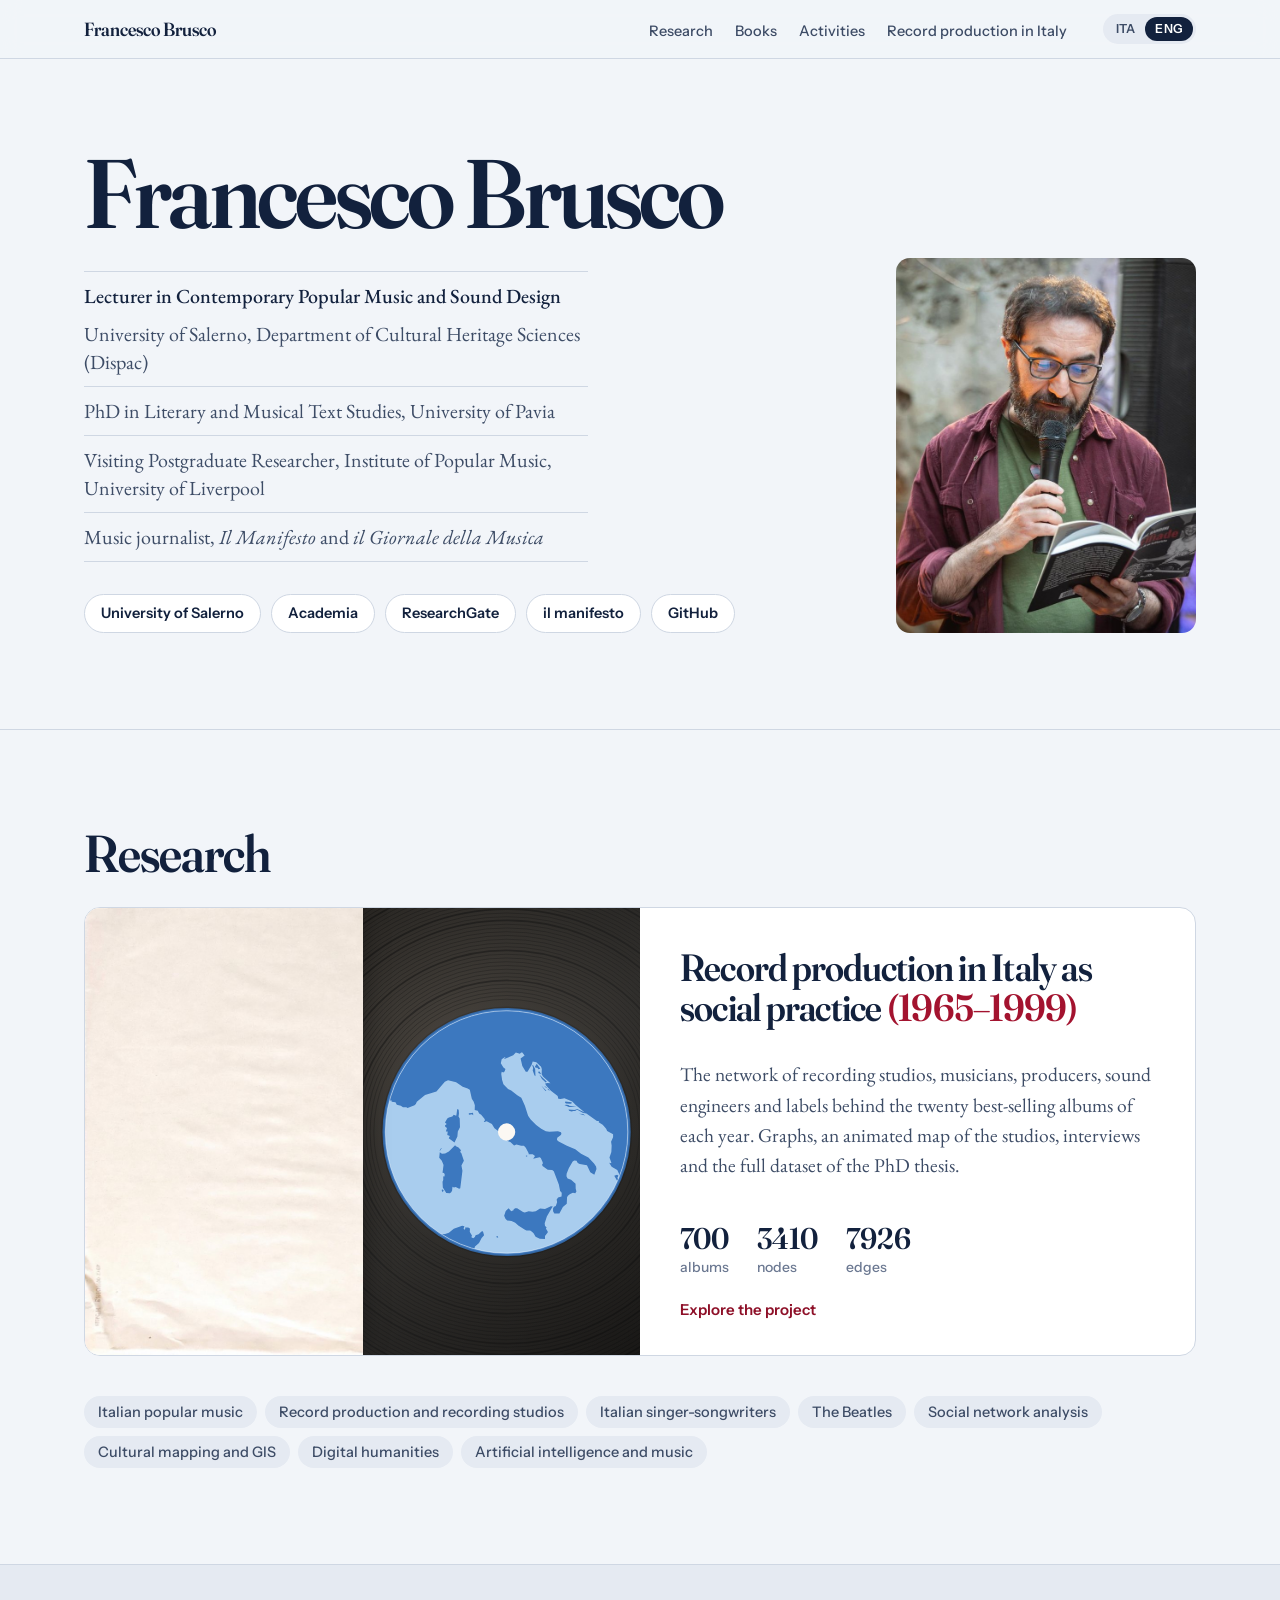
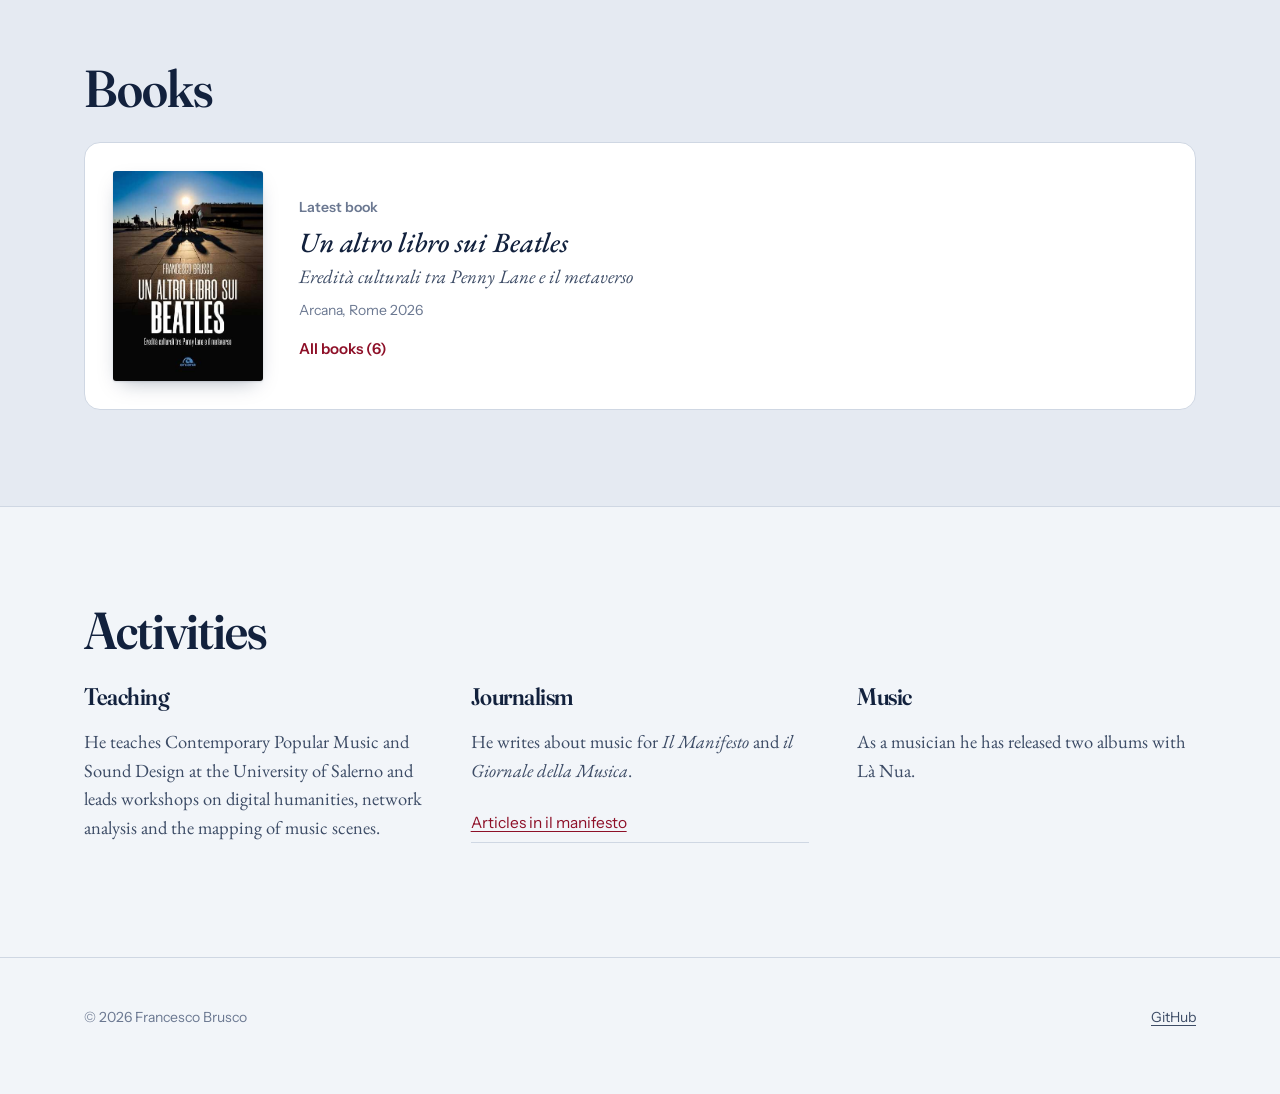
==== en/index.html @ a3b33ba4 "Sottopagina Libri, versione inglese, link al profilo Unisa, foto più piccola - Libri in /libri/ (e /" ====
<!DOCTYPE html>
<html lang="en">
<head>
<meta charset="utf-8">
<meta name="viewport" content="width=device-width, initial-scale=1">
<title>Francesco Brusco</title>
<meta name="description" content="Francesco Brusco teaches Contemporary Popular Music and Sound Design at the University of Salerno. Research, books, music journalism and music.">
<meta property="og:title" content="Francesco Brusco">
<meta property="og:image" content="https://francescobrusco.github.io/img/francesco-brusco.jpg">
<link rel="alternate" hreflang="it" href="https://francescobrusco.github.io/">
<link rel="alternate" hreflang="en" href="https://francescobrusco.github.io/en/">
<link rel="preconnect" href="https://fonts.googleapis.com">
<link rel="preconnect" href="https://fonts.gstatic.com" crossorigin>
<link href="https://fonts.googleapis.com/css2?family=Fraunces:ital,opsz,wght,SOFT,WONK@0,9..144,400..900,0..100,0..1;1,9..144,400..900,0..100,0..1&family=EB+Garamond:ital,wght@0,400..700;1,400..700&family=Instrument+Sans:ital,wdth,wght@0,75..100,400..700;1,75..100,400..700&display=swap" rel="stylesheet">
<link rel="stylesheet" href="/assets/style.css">
</head>
<body>
<nav class="top"><div class="wrap">
  <a class="brand" href="/en/">Francesco Brusco</a>
  <ul>
    <li><a href="#ricerca">Research</a></li>
    <li><a href="/en/books/">Books</a></li>
    <li><a href="#attivita">Activities</a></li>
    <li><a href="https://francescobrusco.github.io/produzione_discografica_italiana_1965_1999/en/">Record production in Italy</a></li>
  </ul>
  <div class="lang"><a href="/" hreflang="it" lang="it" title="Italiano">ITA</a><span aria-current="true" title="English">ENG</span></div>
</div></nav>

<header class="intro"><div class="wrap intro-grid">
  <div>
    <h1>Francesco Brusco</h1>
    <ul class="cv">
      <li>Lecturer in Contemporary Popular Music and Sound Design</li>
      <li>University of Salerno, Department of Cultural Heritage Sciences (Dispac)</li>
      <li>PhD in Literary and Musical Text Studies, University of Pavia</li>
      <li>Visiting Postgraduate Researcher, Institute of Popular Music, University of Liverpool</li>
      <li>Music journalist, <i>Il Manifesto</i> and <i>il Giornale della Musica</i></li>
    </ul>
    <ul class="profiles">
      <li><a href="https://docenti.unisa.it/023922/home" target="_blank" rel="noopener">University of Salerno</a></li>
      <li><a href="https://unisa.academia.edu/FrancescoBrusco" target="_blank" rel="noopener">Academia</a></li>
      <li><a href="https://www.researchgate.net/profile/Francesco-Brusco?ev=hdr_xprf" target="_blank" rel="noopener">ResearchGate</a></li>
      <li><a href="https://ilmanifesto.it/autori/francesco-brusco" target="_blank" rel="noopener">il manifesto</a></li>
      <li><a href="https://github.com/francescobrusco" target="_blank" rel="noopener">GitHub</a></li>
    </ul>
  </div>
  <figure style="margin:0"><img src="/img/francesco-brusco.jpg" alt="Francesco Brusco reading at a public event" width="1000" height="877"></figure>
</div></header>

<section id="ricerca"><div class="wrap">
  <h2>Research</h2>
  <a class="feature" href="https://francescobrusco.github.io/produzione_discografica_italiana_1965_1999/en/">
    <div class="feat-art" aria-hidden="true"><div class="sl"></div>
    <svg class="feat-disc" viewBox="0 0 400 400" aria-hidden="true">
    <defs>
      <radialGradient id="vin" cx="40%" cy="35%" r="75%"><stop offset="0" stop-color="#3a352f"/><stop offset=".45" stop-color="#1c1a17"/><stop offset="1" stop-color="#0c0b0a"/></radialGradient>
      <linearGradient id="shine" x1="0" y1="0" x2="1" y2="1"><stop offset="0" stop-color="#fff" stop-opacity="0"/><stop offset=".48" stop-color="#fff" stop-opacity=".09"/><stop offset=".52" stop-color="#fff" stop-opacity=".09"/><stop offset="1" stop-color="#fff" stop-opacity="0"/></linearGradient>
    </defs>
    <g class="spin">
    <circle cx="200" cy="200" r="198" fill="url(#vin)"/>
    <g fill="none" stroke="#000" stroke-opacity=".45" id="grooves"></g>
    <circle cx="200" cy="200" r="198" fill="url(#shine)"/>
    <circle cx="200" cy="200" r="86" fill="#3c78bf"/>
    <circle cx="200" cy="200" r="86" fill="none" stroke="#000" stroke-opacity=".15" stroke-width="2"/>
    <circle cx="200" cy="200" r="80" fill="none" stroke="#fff" stroke-opacity=".35" stroke-width=".6"/>
    <defs><clipPath id="lbl"><circle cx="200" cy="200" r="84"/></clipPath></defs><g clip-path="url(#lbl)"><circle cx="200" cy="200" r="86" fill="#a9cdee"/><path d="M314.4 241.9L315.3 243.7L315.3 246.7L313.9 245.1L311.6 243.5L310.3 243.1L309.4 243.6L308.7 243.1L312.8 240.8L313.3 240.8L314.4 241.9ZM100.0 230.0L101.0 230.5L102.6 230.2L103.2 230.5L103.3 231.4L101.0 235.8L99.2 237.0L98.4 236.6L98.4 228.0L100.5 227.6L100.0 230.0ZM168.6 214.5L170.4 219.9L168.7 223.2L169.4 226.8L167.9 238.9L167.1 239.3L164.7 238.2L163.5 238.5L162.5 237.9L162.2 240.7L161.6 241.8L160.7 242.5L158.2 242.3L155.8 238.4L155.6 234.4L156.1 233.3L156.1 231.0L156.3 230.6L157.0 230.9L157.1 229.3L156.6 228.5L155.6 228.2L156.3 222.9L155.1 219.9L153.3 217.8L153.7 214.0L155.2 215.0L157.4 214.9L160.0 213.5L164.3 209.2L164.9 209.9L166.7 210.7L168.4 212.6L167.8 213.8L168.6 214.5ZM167.0 187.1L166.7 189.2L167.5 190.7L167.7 196.7L166.2 199.6L165.9 203.1L163.9 207.3L159.9 204.4L160.7 202.8L158.9 202.0L159.2 199.6L157.9 199.6L158.7 197.2L157.5 196.3L157.3 195.5L158.5 194.5L157.3 193.5L158.9 190.7L160.0 189.9L162.4 189.2L163.4 188.1L165.0 188.7L165.2 188.4L165.8 184.1L166.8 184.6L167.0 187.1ZM231.5 252.4L227.9 258.6L226.4 263.2L226.6 265.0L227.8 266.3L227.2 266.8L228.5 269.0L228.5 269.6L226.6 272.1L226.6 274.2L223.0 273.9L220.1 272.6L218.7 270.1L217.6 269.1L216.3 268.3L213.8 268.3L212.7 267.8L208.1 264.8L206.0 262.9L203.4 261.6L200.4 261.3L199.2 260.2L198.3 258.1L199.4 254.8L201.4 252.9L203.2 255.0L204.8 254.3L204.8 253.7L205.9 252.8L207.3 252.8L211.4 255.5L212.6 255.8L215.3 254.9L217.9 255.3L220.2 254.9L223.2 253.1L226.6 253.4L230.7 251.4L232.1 251.7L231.5 252.4ZM218.1 283.6L217.5 283.8L216.7 283.1L217.6 282.9L218.1 283.6ZM214.2 217.0L213.4 217.0L213.4 216.2L214.4 216.5L214.2 217.0ZM194.2 273.2L193.0 272.9L193.1 272.0L193.9 272.3L194.2 273.2ZM242.9 184.4L247.5 184.8L248.5 185.5L246.3 185.4L245.0 185.8L243.3 185.3L242.9 184.4ZM248.6 182.5L243.2 182.6L240.0 181.3L241.5 181.1L242.9 181.3L243.4 181.8L248.6 182.5ZM244.3 180.5L241.2 180.3L240.5 179.8L240.7 178.8L244.8 179.3L245.4 179.9L244.3 180.5ZM176.7 186.4L176.9 188.4L176.0 187.7L173.9 188.0L173.8 187.0L176.3 186.9L176.7 186.4ZM156.4 240.3L155.8 241.7L155.1 240.7L155.2 239.6L156.4 240.3ZM154.4 212.2L154.0 212.9L153.5 212.8L154.7 211.1L155.0 211.4L154.4 212.2ZM112.1 229.3L107.6 227.6L107.5 226.2L109.6 226.0L111.4 226.6L112.3 228.2L112.1 229.3ZM220.8 286.1L220.4 286.6L219.4 286.5L218.5 285.8L218.5 284.3L219.6 284.6L220.8 286.1ZM227.8 169.2L228.0 169.7L226.7 168.8L226.1 167.9L227.8 169.2ZM223.4 156.2L222.1 156.5L221.3 155.5L220.2 155.4L219.6 154.7L220.9 152.7L223.4 156.2ZM223.6 159.3L223.9 159.9L222.0 159.1L222.1 158.0L222.8 158.1L223.6 159.3ZM227.4 165.3L227.1 165.7L224.5 163.2L222.7 160.2L227.9 165.1L227.4 165.3ZM227.4 171.2L227.5 171.6L226.8 171.4L224.0 167.7L227.4 171.2ZM229.3 170.5L230.0 171.5L228.7 170.7L228.2 169.9L229.3 170.5ZM220.0 160.7L219.9 161.3L219.3 160.6L218.1 157.3L218.4 155.6L217.8 153.8L218.3 153.5L219.8 156.3L220.0 160.7ZM253.0 187.6L254.4 188.6L250.2 187.3L253.0 187.6ZM284.8 250.1L284.9 251.7L285.7 252.0L286.6 253.5L286.3 254.5L284.7 253.8L283.8 254.0L283.1 252.2L282.0 253.0L282.6 250.7L283.8 250.8L284.3 248.8L284.8 250.1ZM287.7 258.3L288.8 259.7L287.9 259.3L287.0 260.3L284.8 257.6L285.6 256.5L286.3 257.6L287.7 258.3ZM285.6 246.9L284.2 247.2L284.6 244.7L285.6 243.5L285.6 246.9ZM286.3 250.8L285.8 251.0L284.9 248.7L285.7 249.1L286.3 250.8ZM279.1 235.1L279.3 235.9L277.1 234.7L274.6 230.4L276.6 229.6L277.5 230.3L276.7 231.8L277.3 232.5L277.8 234.6L279.1 235.1ZM310.6 281.3L310.5 281.9L309.4 281.5L309.1 280.9L309.0 279.4L309.5 278.5L311.1 280.5L310.6 281.3ZM315.3 96.1L315.3 301.1L98.4 301.1L98.4 272.8L103.9 272.7L106.7 271.2L117.0 271.2L122.7 274.8L127.3 272.6L130.9 271.7L132.8 270.6L133.6 269.1L135.3 268.5L136.3 269.7L140.0 270.9L143.3 270.2L142.9 268.4L145.3 268.9L147.2 269.8L149.1 271.5L150.4 271.8L152.7 271.0L157.4 270.7L160.0 269.8L163.4 267.0L169.2 264.9L170.8 265.4L170.2 266.8L170.7 267.8L171.4 267.2L171.2 266.1L173.4 266.2L174.6 266.8L174.5 269.3L176.0 271.7L175.6 272.9L176.9 273.6L178.0 272.7L178.5 271.5L180.6 270.8L182.6 268.9L183.6 268.7L184.4 271.6L182.7 273.4L180.9 277.0L178.1 279.4L177.5 281.5L178.7 285.6L179.8 286.9L183.1 289.2L183.5 293.5L184.3 294.8L180.9 301.1L315.3 301.1L315.3 223.5L314.5 223.3L314.1 223.9L315.3 226.3L315.3 227.6L314.2 227.2L313.5 225.8L313.3 224.0L308.9 221.4L308.5 220.1L309.2 218.6L308.0 218.8L306.1 220.0L306.3 221.8L305.5 225.4L305.7 226.5L308.3 229.9L309.2 232.3L312.5 236.2L313.5 238.8L311.7 239.8L311.3 239.4L311.7 237.6L310.0 236.6L309.2 236.9L308.3 237.6L308.8 238.9L309.7 240.8L310.7 240.7L307.9 242.7L305.5 243.2L310.3 245.0L311.5 246.0L312.7 246.1L313.9 248.0L315.3 248.4L315.3 255.0L314.5 255.6L312.1 256.1L310.4 257.3L311.6 258.4L312.1 260.9L314.2 261.5L315.2 263.5L311.7 265.0L311.1 264.6L311.1 263.5L310.2 262.9L307.7 261.4L307.1 262.0L307.5 264.2L310.7 271.8L310.5 274.8L311.7 277.6L309.9 276.5L307.7 272.8L307.0 272.7L305.9 272.9L304.6 275.9L304.6 277.6L304.0 277.2L303.4 276.7L303.4 274.0L300.3 269.4L299.0 269.9L298.3 273.5L296.7 271.7L295.0 268.6L295.0 266.9L296.2 265.4L296.1 264.2L294.9 262.1L292.4 260.2L291.9 258.7L290.3 257.6L290.4 256.7L292.1 255.1L293.1 252.7L295.8 253.0L297.6 250.9L299.0 251.0L309.2 256.1L308.9 254.8L311.3 254.5L312.0 253.6L311.6 253.0L308.3 252.2L303.9 249.3L302.8 250.4L299.1 249.7L293.9 250.9L292.4 248.6L292.1 250.2L290.8 250.6L290.1 250.0L288.8 246.2L287.5 244.5L286.5 244.0L286.4 243.1L286.5 242.3L287.7 242.1L290.1 242.8L290.5 242.4L290.1 240.9L286.5 241.2L283.2 237.7L281.5 236.6L280.3 233.5L278.3 231.2L277.9 228.9L276.7 226.4L272.8 224.1L271.1 221.3L272.4 221.7L272.6 221.3L271.3 217.6L272.6 213.8L272.8 209.4L272.4 206.8L273.8 203.7L273.8 201.6L269.7 199.3L269.0 197.7L266.6 195.0L263.8 193.2L264.0 192.3L262.6 192.4L255.3 187.2L252.7 186.7L249.3 184.8L247.0 184.1L248.9 184.0L254.2 186.5L247.9 181.3L245.5 178.8L240.1 176.6L237.4 177.1L235.8 176.9L235.4 175.0L230.7 171.4L227.4 167.7L226.7 166.4L228.4 166.0L230.4 166.2L225.2 161.5L224.3 160.0L224.4 156.3L223.9 154.7L220.6 151.6L218.1 151.1L217.3 153.6L214.5 158.2L213.3 158.2L210.9 154.3L209.7 149.0L212.5 146.9L210.9 144.9L210.1 144.9L209.2 145.8L206.4 144.9L204.6 146.8L198.9 149.3L198.2 149.2L199.3 148.1L198.9 148.1L196.6 149.5L196.0 152.4L197.8 155.3L199.2 156.3L198.6 158.1L197.7 158.7L196.6 158.3L196.3 159.8L196.9 164.0L197.8 166.9L201.0 170.2L203.2 171.2L207.4 174.6L210.2 176.2L212.7 181.8L214.9 188.8L216.7 191.4L220.5 195.1L224.0 197.8L227.2 199.5L229.7 199.8L235.6 199.4L237.7 200.1L238.0 201.2L237.6 202.0L235.1 204.0L234.9 205.5L236.1 206.6L241.8 209.5L247.6 211.9L251.6 215.1L256.7 217.7L260.6 221.8L262.0 223.9L262.3 225.6L260.8 229.6L258.0 227.9L255.7 223.1L250.7 222.2L249.3 221.4L248.5 219.9L246.9 219.7L245.8 220.5L243.1 225.1L241.6 229.0L241.5 230.6L242.3 232.2L244.7 233.1L247.8 235.9L247.9 239.3L248.4 241.3L247.6 242.4L246.0 242.1L244.0 242.9L242.5 244.1L241.9 245.3L241.7 249.7L239.0 252.0L236.6 256.4L233.1 256.4L232.2 255.0L232.2 253.0L232.8 251.8L234.1 251.2L235.0 248.6L234.7 246.8L235.7 245.4L238.1 244.7L238.2 242.1L237.1 240.9L236.2 236.3L232.7 227.2L231.6 226.3L228.5 226.1L224.9 223.6L224.6 222.6L225.2 221.7L224.8 220.4L223.7 218.1L222.9 217.5L218.4 218.5L219.7 216.7L218.1 215.5L215.3 215.5L215.3 214.7L213.3 211.0L212.0 209.5L210.1 209.5L206.8 208.7L205.2 209.3L202.6 207.0L200.3 206.1L194.4 199.4L191.6 197.4L189.8 194.5L186.2 192.5L184.6 193.0L184.2 192.6L185.0 192.1L184.8 191.0L182.4 188.1L181.0 187.1L180.0 185.2L177.9 184.8L178.0 181.4L177.2 179.1L175.9 177.0L174.5 170.8L173.0 169.8L169.6 168.7L165.0 165.6L159.4 164.1L157.2 165.2L151.4 171.9L143.5 174.4L137.8 179.0L137.1 180.6L136.2 181.5L131.4 183.3L130.5 182.9L128.2 182.9L126.7 181.8L123.9 181.1L123.0 179.4L120.4 179.1L120.2 178.0L116.5 179.0L111.4 177.5L109.6 175.9L108.1 176.3L106.7 177.8L101.2 181.6L99.0 185.5L99.4 190.2L101.7 194.5L100.2 194.9L100.0 196.3L100.9 197.4L101.1 199.4L98.4 201.9L98.4 96.1Z" fill="#3c78bf" fill-rule="evenodd"/><path d="M139.4 135.5L139.1 136.1L137.2 135.9L133.7 136.5L131.6 138.7L131.8 137.3L133.8 135.1L136.4 134.1L139.4 135.5ZM252.7 130.7L251.6 131.3L249.5 131.4L249.4 130.8L253.6 129.5L258.0 126.6L258.9 127.2L258.6 127.9L252.7 130.7ZM169.6 119.9L166.7 120.1L164.6 118.9L163.1 116.4L169.6 119.9ZM270.8 194.8L271.6 194.5L272.7 197.5L270.0 196.3L268.8 194.6L270.8 194.8ZM163.3 117.8L160.7 118.0L161.7 117.4L161.9 116.7L163.3 117.8Z" fill="#3c78bf"/></g>
    <circle cx="200" cy="200" r="84" fill="none" stroke="#fff" stroke-opacity=".5" stroke-width=".6"/>
    <circle cx="200" cy="200" r="6" fill="#fbf8f3"/>
    </g>
  </svg>
    </div>
    <div class="feat-body">
      <h3>Record production in Italy as social practice <span class="yr">(1965–1999)</span></h3>
      <p>The network of recording studios, musicians, producers, sound engineers and labels behind the twenty best-selling albums of each year. Graphs, an animated map of the studios, interviews and the full dataset of the PhD thesis.</p>
      <div class="feat-stats"><span><b>700</b>albums</span><span><b>3410</b>nodes</span><span><b>7926</b>edges</span></div>
      <span class="feat-go">Explore the project</span>
    </div>
  </a>
  <ul class="topics" aria-label="Research topics">
    <li>Italian popular music</li><li>Record production and recording studios</li><li>Italian singer-songwriters</li><li>The Beatles</li><li>Social network analysis</li><li>Cultural mapping and GIS</li><li>Digital humanities</li><li>Artificial intelligence and music</li>
  </ul>
</div></section>

<section id="libri" class="alt"><div class="wrap">
  <h2>Books</h2>
  <a class="book-teaser" href="/en/books/">
    <img src="/img/libri/9788892774834.jpg" alt="Cover of Un altro libro sui Beatles" width="383" height="536">
    <div>
      <span class="lbl">Latest book</span>
      <cite>Un altro libro sui Beatles</cite><span class="subt">Eredità culturali tra Penny Lane e il metaverso</span>
      <small>Arcana, Rome 2026</small>
      <span class="go">All books (6)</span>
    </div>
  </a>
</div></section>

<section id="attivita"><div class="wrap">
  <h2>Activities</h2>
  <div class="cols">
    <div>
      <h3>Teaching</h3>
      <p>He teaches Contemporary Popular Music and Sound Design at the University of Salerno and leads workshops on digital humanities, network analysis and the mapping of music scenes.</p>
    </div>
    <div>
      <h3>Journalism</h3>
      <p>He writes about music for <i>Il Manifesto</i> and <i>il Giornale della Musica</i>.</p><ul><li><a href="https://ilmanifesto.it/autori/francesco-brusco" target="_blank" rel="noopener">Articles in il manifesto</a></li></ul>
    </div>
    <div>
      <h3>Music</h3>
      <p>As a musician he has released two albums with Là Nua.</p>
    </div>
  </div>
</div></section>

<footer><div class="wrap">
  <span>© 2026 Francesco Brusco</span>
  <span><a href="https://github.com/francescobrusco">GitHub</a></span>
</div></footer>
<script>
(function(){var g=document.getElementById('grooves');if(!g)return;for(var r=92;r<196;r+=2.6){var c=document.createElementNS('http://www.w3.org/2000/svg','circle');c.setAttribute('cx',200);c.setAttribute('cy',200);c.setAttribute('r',r.toFixed(1));c.setAttribute('stroke-width',(Math.round(r)%7===0)?1.2:.45);g.appendChild(c)}})();
</script>
</body>
</html>
---- assets/style.css ----
:root{
  --paper:#f2f5f9; --paper-2:#e5eaf2; --paper-3:#d8dfea; --surface:#fff;
  --ink:#12213d; --ink-2:#3d4c66; --ink-3:#6b7891; --rule:#cfd7e3;
  --accent:#a3132f; --accent-d:#8e1028; --accent-l:#f29aa8; --navy:#0e2a52;
  --sans:"Instrument Sans",system-ui,sans-serif; --display:"Fraunces",Georgia,serif; --serif:"EB Garamond",Garamond,Georgia,serif;
  --w:1160px; --soft:"opsz" 144,"SOFT" 30,"WONK" 0;
}
*{box-sizing:border-box}
html{scroll-behavior:smooth;scroll-padding-top:72px}
body{margin:0;background:var(--paper);color:var(--ink);font:19.5px/1.55 var(--serif);-webkit-font-smoothing:antialiased}
a{color:var(--accent-d);text-underline-offset:3px;text-decoration-thickness:1px}
a:hover{color:var(--ink)}
:focus-visible{outline:2px solid var(--accent);outline-offset:3px}
.wrap{max-width:var(--w);margin:0 auto;padding:0 24px}
h1,h2,h3{font-family:var(--display);font-variation-settings:var(--soft);font-weight:600;line-height:1.06;letter-spacing:-.02em;margin:0}
h2{font-size:clamp(32px,4.4vw,52px);margin-bottom:.5em}
h3{font-size:24px;font-weight:600;margin-bottom:.3em}
p{max-width:66ch}
.note{font:14px/1.5 var(--sans);color:var(--ink-3)}
@media (prefers-reduced-motion:reduce){*{scroll-behavior:auto!important}}

nav.top{position:sticky;top:0;z-index:100;background:rgba(242,245,249,.93);backdrop-filter:blur(10px);border-bottom:1px solid var(--rule)}
nav.top .wrap{display:flex;align-items:center;gap:28px;height:58px}
nav.top .brand{font:600 19px/1 var(--display);font-variation-settings:var(--soft);color:var(--ink);text-decoration:none;white-space:nowrap}
nav.top ul{display:flex;gap:22px;list-style:none;margin:0 0 0 auto;padding:0;overflow-x:auto;scrollbar-width:none;min-width:0}
nav.top ul a{font:500 14.5px/1 var(--sans);color:var(--ink-2);text-decoration:none;white-space:nowrap}
nav.top ul a:hover{color:var(--accent-d)}
@media(max-width:700px){nav.top .brand{display:none}nav.top ul{margin:0}}

header.intro{padding:88px 0 96px;border-bottom:1px solid var(--rule)}
.intro-grid{display:grid;grid-template-columns:1fr 300px;gap:72px;align-items:end}
.intro h1{font-size:clamp(52px,7.6vw,104px);font-weight:600;letter-spacing:-.035em;line-height:.95}
.intro .lead{margin-top:32px;font:400 23px/1.45 var(--serif);color:var(--ink-2);max-width:40ch}
.cv{list-style:none;margin:32px 0 0;padding:0;max-width:56ch;border-top:1px solid var(--rule)}
.cv li{font:400 20px/1.4 var(--serif);color:var(--ink-2);padding:10px 0;border-bottom:1px solid var(--rule)}
.cv li:first-child{color:var(--ink);font-weight:500;border-bottom:0;padding-bottom:0}
.intro img{display:block;width:100%;height:auto;aspect-ratio:4/5;object-fit:cover;object-position:50% 30%;border-radius:14px}
.profiles{list-style:none;margin:32px 0 0;padding:0;display:flex;flex-wrap:wrap;gap:10px}
.profiles a{display:inline-block;font:600 14.5px/1 var(--sans);color:var(--ink);background:var(--surface);border:1px solid var(--rule);border-radius:999px;padding:11px 16px;text-decoration:none}
.profiles a:hover{background:var(--ink);color:#fff;border-color:var(--ink)}
@media(max-width:820px){.intro-grid{grid-template-columns:1fr;gap:36px}.intro figure{max-width:240px;order:-1}}

section{padding:96px 0;border-bottom:1px solid var(--rule)}
section.alt{background:var(--paper-2)}

/* ricerca in evidenza */
.feature{display:grid;grid-template-columns:1fr 1fr;background:var(--surface);border:1px solid var(--rule);border-radius:16px;overflow:hidden;text-decoration:none;color:inherit;margin-top:12px}
.feature:hover{border-color:var(--ink-3)}
.feature:hover .spin{animation-play-state:running}
.feat-art{position:relative;min-height:380px;background:#fbfaf7;overflow:hidden}
.feat-art .sl{position:absolute;inset:0 50% 0 0;background:url(/img/busta.jpg) left center/cover;z-index:2;box-shadow:14px 0 24px -14px rgba(0,0,0,.35)}
.feat-disc{position:absolute;width:104%;aspect-ratio:1;top:50%;left:24%;transform:translateY(-50%);z-index:1}
.feat-disc .spin{transform-origin:200px 200px;animation:spin 14s linear infinite;animation-play-state:paused}
@keyframes spin{to{transform:rotate(360deg)}}
@media (prefers-reduced-motion:reduce){.feat-disc .spin{animation:none}}
.feat-body{padding:40px 40px 36px;display:flex;flex-direction:column}
.feat-body h3{font-size:clamp(28px,3vw,38px);font-weight:600}
.feat-body h3 .yr{color:var(--accent)}
.feat-body p{color:var(--ink-2)}
.feat-stats{display:flex;gap:28px;margin:auto 0 0;padding-top:24px;font:500 14px/1.3 var(--sans);color:var(--ink-3)}
.feat-stats b{display:block;font:600 30px/1 var(--display);font-variation-settings:var(--soft);color:var(--ink);margin-bottom:4px}
.feat-go{margin-top:24px;font:600 15px var(--sans);color:var(--accent-d)}
.feature:hover .feat-go{text-decoration:underline}
@media(max-width:860px){.feature{grid-template-columns:1fr}.feat-art{min-height:300px}}
.topics{list-style:none;padding:0;margin:40px 0 0;display:flex;flex-wrap:wrap;gap:8px}
.topics li{font:500 14.5px var(--sans);color:var(--ink-2);background:var(--paper-2);border-radius:999px;padding:7px 14px}

/* libri */
.books{list-style:none;margin:12px 0 0;padding:0;display:grid;grid-template-columns:repeat(2,1fr);gap:0 48px;border-top:1.5px solid var(--ink)}
.books li{display:grid;grid-template-columns:112px 1fr;gap:24px;padding:26px 0;border-bottom:1px solid var(--rule);align-items:start}
.books .cover img{display:block;width:100%;height:auto;border-radius:3px;box-shadow:0 1px 2px rgba(15,34,68,.12),0 8px 20px -8px rgba(15,34,68,.35);outline:1px solid rgba(15,34,68,.08);transition:transform .15s}
.books .cover:hover img{transform:translateY(-2px)}
.books cite{display:block;font:italic 500 24px/1.2 var(--serif)}
.books cite a{color:var(--ink);text-decoration:underline;text-decoration-color:var(--rule);text-decoration-thickness:1px;text-underline-offset:4px}
.books cite a:hover{color:var(--accent-d);text-decoration-color:var(--accent)}
.books .subt{display:block;margin-top:4px;font:italic 400 18px/1.35 var(--serif);color:var(--ink-2)}
.books small{display:block;margin-top:10px;font:14px/1.5 var(--sans);color:var(--ink-3)}
@media(max-width:860px){.books{grid-template-columns:1fr}}
@media(max-width:480px){.books li{grid-template-columns:84px 1fr;gap:16px}}

.cols{display:grid;grid-template-columns:repeat(3,1fr);gap:48px}
.cols h3{margin-bottom:12px}
.cols p{font-size:18.5px;color:var(--ink-2)}
.cols ul{list-style:none;padding:0;margin:12px 0 0}
.cols li{font:15.5px/1.4 var(--sans);padding:8px 0;border-bottom:1px solid var(--rule)}
@media(max-width:900px){.cols{grid-template-columns:1fr;gap:40px}}

footer{padding:48px 0 64px;font:14px/1.7 var(--sans);color:var(--ink-3)}
footer .wrap{display:flex;justify-content:space-between;gap:24px;flex-wrap:wrap}
footer a{color:var(--ink-2)}

/* lingua */
nav.top .lang{display:flex;flex:none;background:var(--paper-2);border-radius:999px;padding:3px;margin-left:8px}
nav.top .lang a,nav.top .lang span{font:600 12.5px/1 var(--sans);letter-spacing:.02em;padding:6px 10px;border-radius:999px;text-decoration:none}
nav.top .lang span{background:var(--ink);color:#fff}
nav.top .lang a{color:var(--ink-2)}
nav.top .lang a:hover{color:var(--accent-d)}

/* libri in home */
.book-teaser{display:grid;grid-template-columns:150px 1fr;gap:36px;align-items:center;background:var(--surface);border:1px solid var(--rule);border-radius:16px;padding:28px;text-decoration:none;color:inherit;margin-top:12px}
.book-teaser:hover{border-color:var(--ink-3)}
.book-teaser img{display:block;width:100%;height:auto;border-radius:3px;box-shadow:0 1px 2px rgba(15,34,68,.12),0 8px 20px -8px rgba(15,34,68,.35)}
.book-teaser .lbl{font:600 14px var(--sans);color:var(--ink-3)}
.book-teaser cite{display:block;margin-top:6px;font:italic 500 28px/1.2 var(--serif);color:var(--ink)}
.book-teaser .subt{display:block;margin-top:4px;font:italic 400 19px/1.35 var(--serif);color:var(--ink-2)}
.book-teaser small{display:block;margin-top:10px;font:14px/1.5 var(--sans);color:var(--ink-3)}
.book-teaser .go{display:inline-block;margin-top:18px;font:600 15px var(--sans);color:var(--accent-d)}
.book-teaser:hover .go{text-decoration:underline}
@media(max-width:560px){.book-teaser{grid-template-columns:96px 1fr;gap:18px;padding:20px}.book-teaser cite{font-size:22px}}

/* sottopagina */
header.page{padding:72px 0 48px;border-bottom:1px solid var(--rule)}
header.page h1{font-size:clamp(44px,6vw,80px);font-weight:600;letter-spacing:-.03em}
header.page p{margin-top:16px;color:var(--ink-2);font-size:21px}
.back{font:600 14.5px var(--sans);text-decoration:none;color:var(--ink-3)}
.back:hover{color:var(--accent-d)}
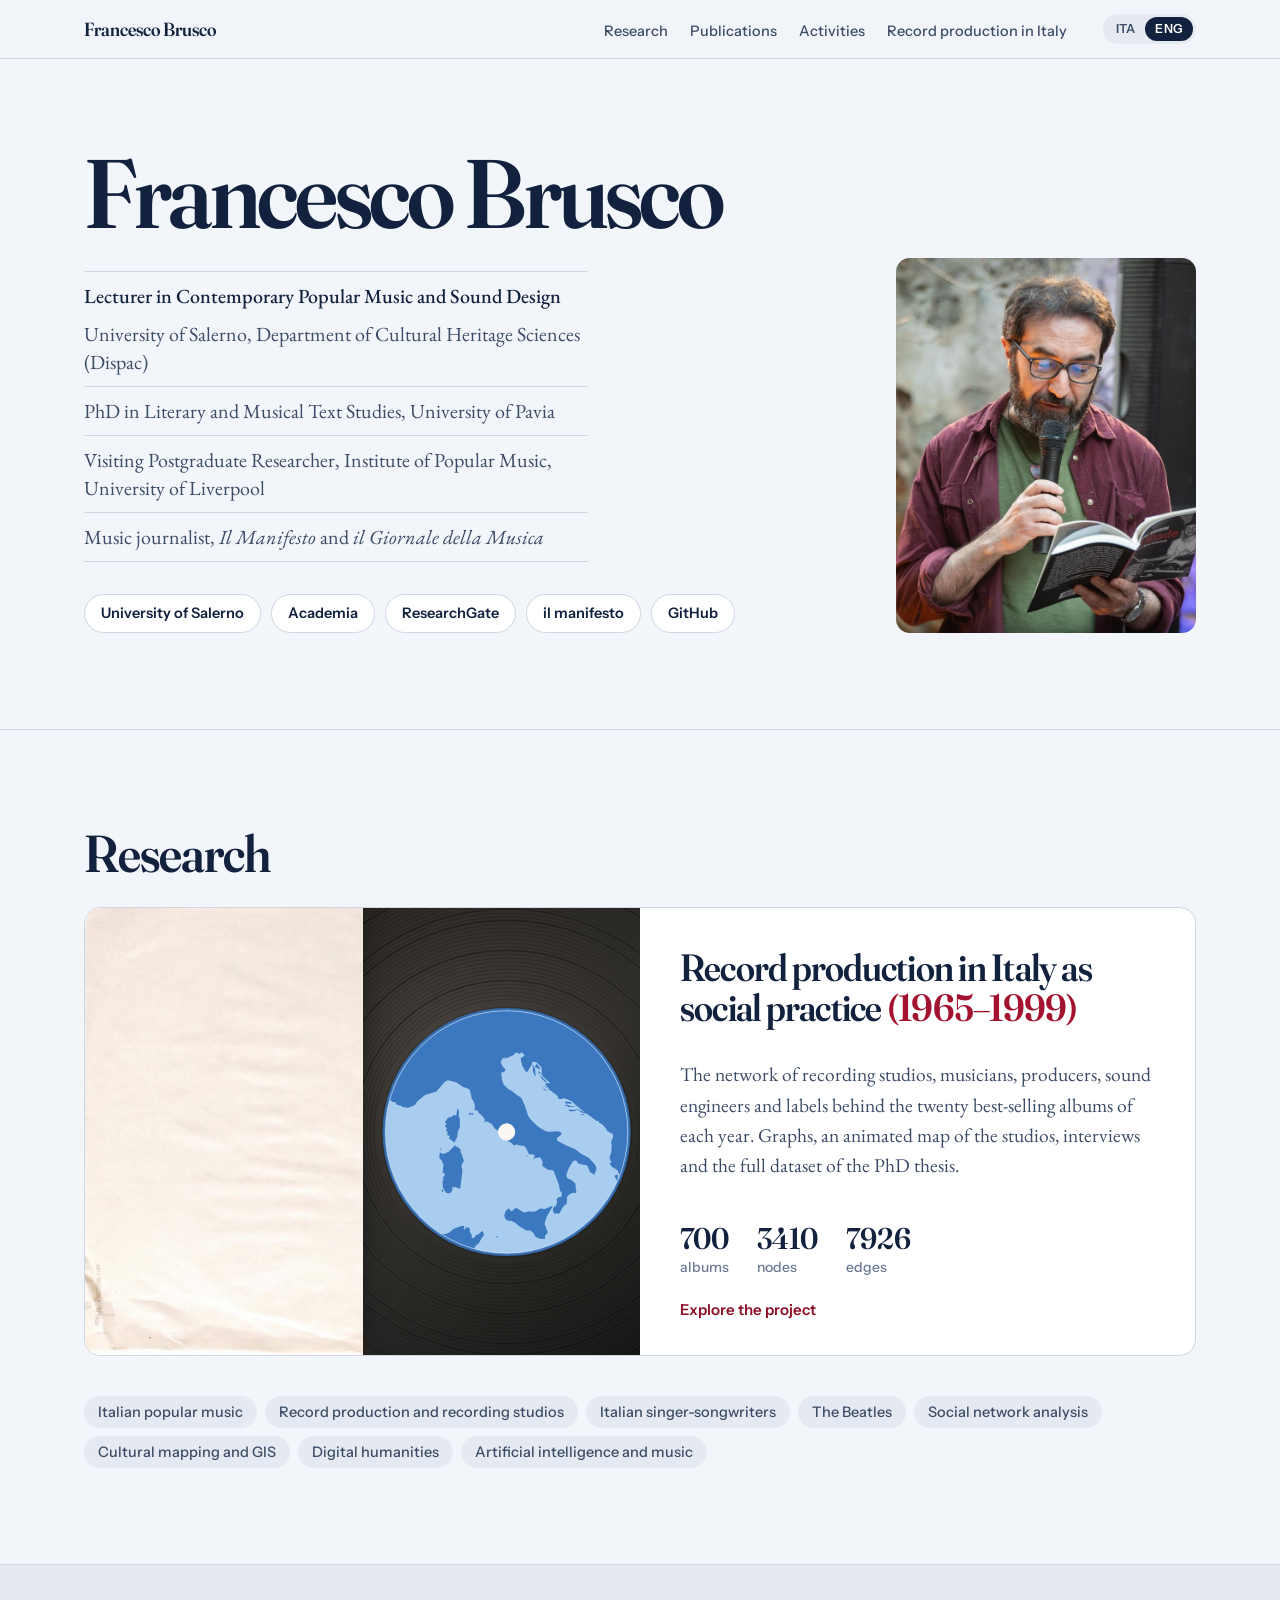
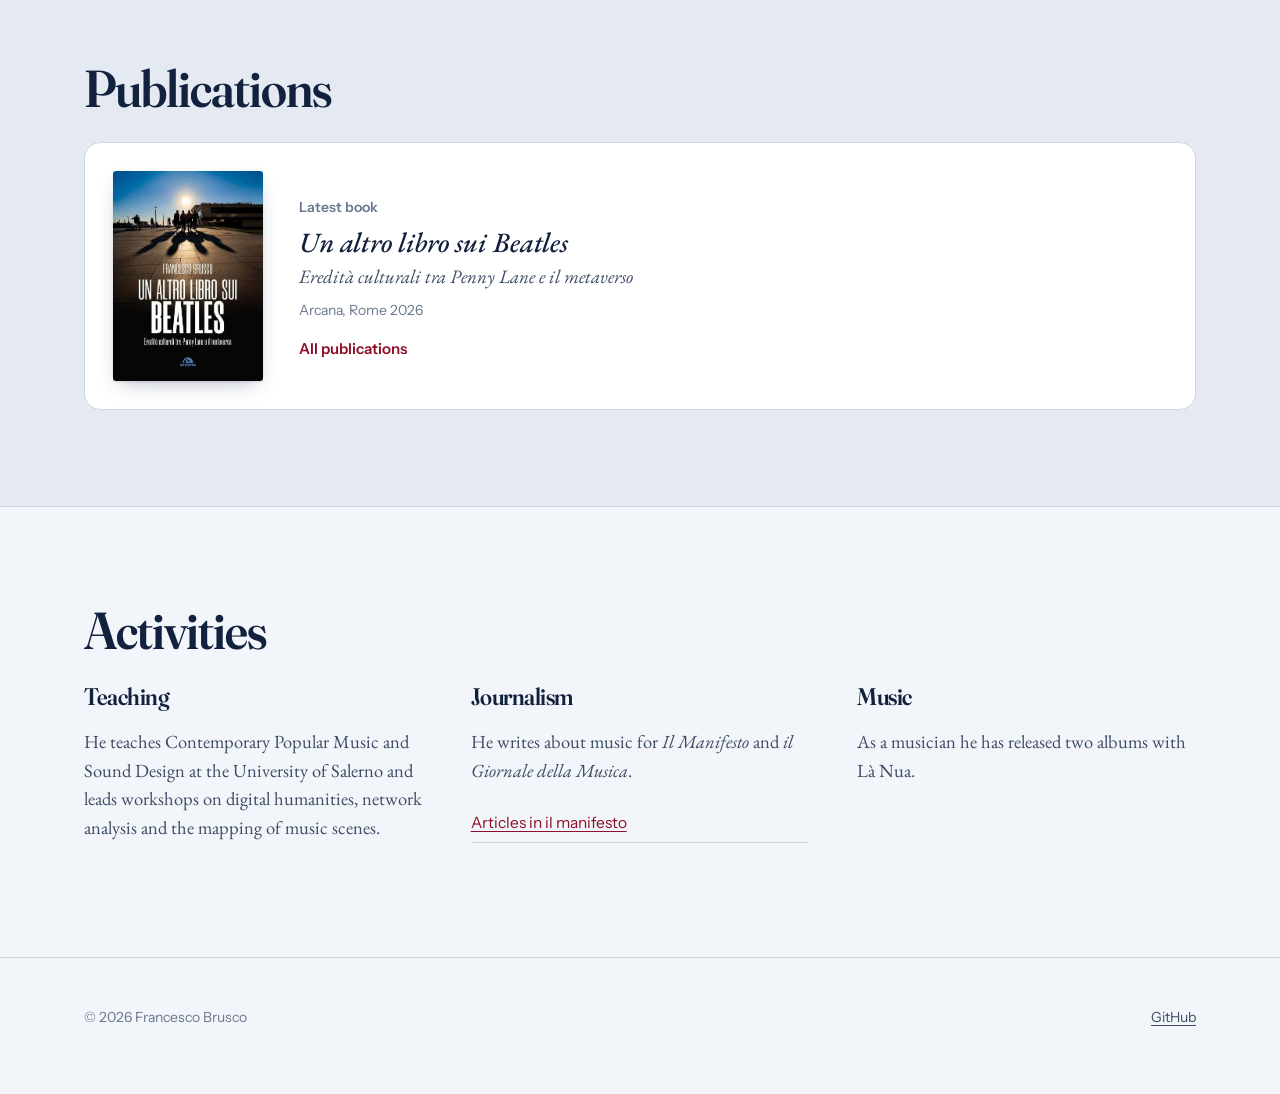
==== commit 512692af: "Sezione Pubblicazioni: monografie, tesi di dottorato, articoli e saggi - Nuove pagine /pubblicazioni" ====
--- a/en/index.html
+++ b/en/index.html
@@ -19,7 +19,7 @@
   <a class="brand" href="/en/">Francesco Brusco</a>
   <ul>
     <li><a href="#ricerca">Research</a></li>
-    <li><a href="/en/books/">Books</a></li>
+    <li><a href="/en/publications/">Publications</a></li>
     <li><a href="#attivita">Activities</a></li>
     <li><a href="https://francescobrusco.github.io/produzione_discografica_italiana_1965_1999/en/">Record production in Italy</a></li>
   </ul>
@@ -82,14 +82,14 @@
 </div></section>
 
 <section id="libri" class="alt"><div class="wrap">
-  <h2>Books</h2>
-  <a class="book-teaser" href="/en/books/">
+  <h2>Publications</h2>
+  <a class="book-teaser" href="/en/publications/">
     <img src="/img/libri/9788892774834.jpg" alt="Cover of Un altro libro sui Beatles" width="383" height="536">
     <div>
       <span class="lbl">Latest book</span>
       <cite>Un altro libro sui Beatles</cite><span class="subt">Eredità culturali tra Penny Lane e il metaverso</span>
       <small>Arcana, Rome 2026</small>
-      <span class="go">All books (6)</span>
+      <span class="go">All publications</span>
     </div>
   </a>
 </div></section>
--- a/assets/style.css
+++ b/assets/style.css
@@ -114,3 +114,14 @@
 header.page p{margin-top:16px;color:var(--ink-2);font-size:21px}
 .back{font:600 14.5px var(--sans);text-decoration:none;color:var(--ink-3)}
 .back:hover{color:var(--accent-d)}
+
+/* pubblicazioni */
+.pubs h2{font-size:clamp(28px,3.4vw,40px);margin-bottom:.6em}
+.pubs .pub-h{margin-top:80px}
+.refs{list-style:none;margin:0;padding:0;border-top:1.5px solid var(--ink);max-width:880px}
+.refs li{padding:18px 0;border-bottom:1px solid var(--rule);font:18.5px/1.5 var(--serif);color:var(--ink-2)}
+.refs .ref-t{color:var(--ink);font-style:italic}
+.refs .ref-t a{color:var(--ink);text-decoration:underline;text-decoration-color:var(--rule);text-underline-offset:4px}
+.refs .ref-t a:hover{color:var(--accent-d);text-decoration-color:var(--accent)}
+.refs .ref-link{display:inline-block;margin-left:6px;font:600 12.5px/1 var(--sans);letter-spacing:.02em;color:var(--accent-d);background:var(--surface);border:1px solid var(--rule);border-radius:999px;padding:5px 9px;text-decoration:none;vertical-align:2px}
+.refs .ref-link:hover{border-color:var(--accent);color:var(--ink)}
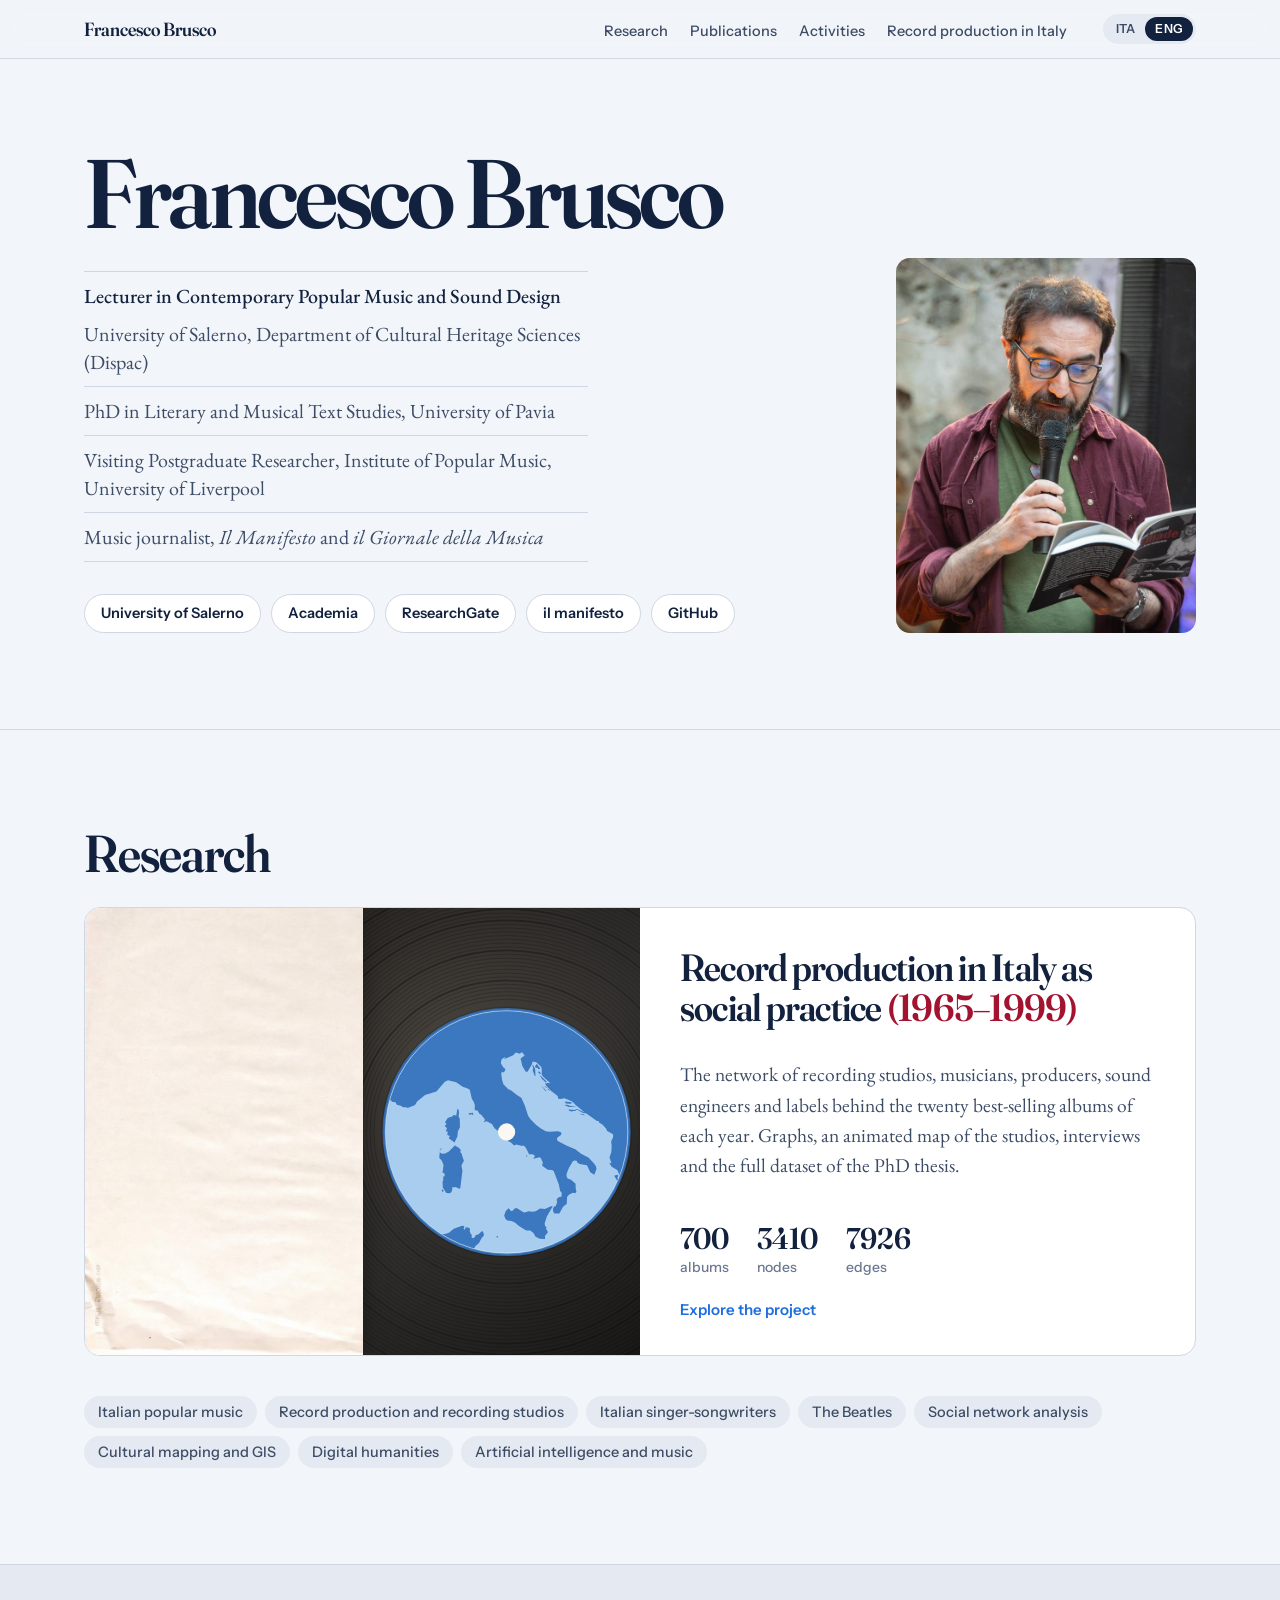
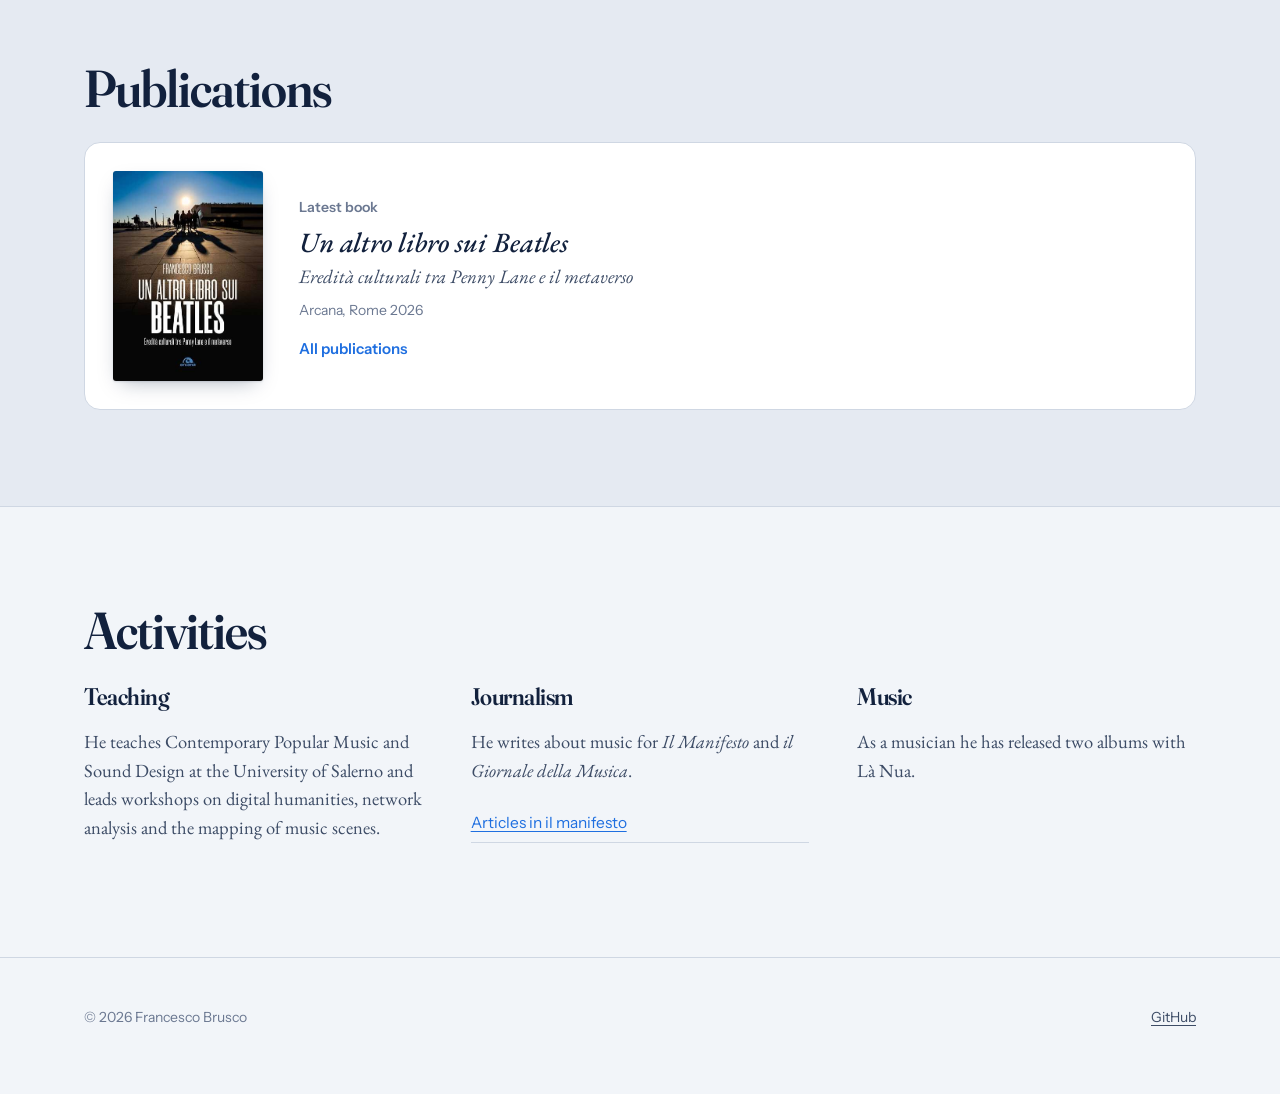
==== commit 3ad1bbf8: "Foglio di stile con versione, per aggiornare subito la cache del browser Co-Authored-By: Claude Opus" ====
--- a/en/index.html
+++ b/en/index.html
@@ -12,7 +12,7 @@
 <link rel="preconnect" href="https://fonts.googleapis.com">
 <link rel="preconnect" href="https://fonts.gstatic.com" crossorigin>
 <link href="https://fonts.googleapis.com/css2?family=Fraunces:ital,opsz,wght,SOFT,WONK@0,9..144,400..900,0..100,0..1;1,9..144,400..900,0..100,0..1&family=EB+Garamond:ital,wght@0,400..700;1,400..700&family=Instrument+Sans:ital,wdth,wght@0,75..100,400..700;1,75..100,400..700&display=swap" rel="stylesheet">
-<link rel="stylesheet" href="/assets/style.css">
+<link rel="stylesheet" href="/assets/style.css?v=662418a4">
 </head>
 <body>
 <nav class="top"><div class="wrap">
--- a/assets/style.css
+++ b/assets/style.css
@@ -1,14 +1,15 @@
 :root{
   --paper:#f2f5f9; --paper-2:#e5eaf2; --paper-3:#d8dfea; --surface:#fff;
   --ink:#12213d; --ink-2:#3d4c66; --ink-3:#6b7891; --rule:#cfd7e3;
-  --accent:#a3132f; --accent-d:#8e1028; --accent-l:#f29aa8; --navy:#0e2a52;
+  --accent:#a3132f; --accent-d:#8e1028; --accent-l:#f29aa8; --navy:#0e2a52; --link:#1f6fe0; --link-d:#1553b0;
   --sans:"Instrument Sans",system-ui,sans-serif; --display:"Fraunces",Georgia,serif; --serif:"EB Garamond",Garamond,Georgia,serif;
   --w:1160px; --soft:"opsz" 144,"SOFT" 30,"WONK" 0;
 }
 *{box-sizing:border-box}
 html{scroll-behavior:smooth;scroll-padding-top:72px}
 body{margin:0;background:var(--paper);color:var(--ink);font:19.5px/1.55 var(--serif);-webkit-font-smoothing:antialiased}
-a{color:var(--accent-d);text-underline-offset:3px;text-decoration-thickness:1px}
+a{color:var(--link);text-underline-offset:3px;text-decoration-thickness:1px}
+a:hover{color:var(--link-d)}
 a:hover{color:var(--ink)}
 :focus-visible{outline:2px solid var(--accent);outline-offset:3px}
 .wrap{max-width:var(--w);margin:0 auto;padding:0 24px}
@@ -24,7 +25,7 @@
 nav.top .brand{font:600 19px/1 var(--display);font-variation-settings:var(--soft);color:var(--ink);text-decoration:none;white-space:nowrap}
 nav.top ul{display:flex;gap:22px;list-style:none;margin:0 0 0 auto;padding:0;overflow-x:auto;scrollbar-width:none;min-width:0}
 nav.top ul a{font:500 14.5px/1 var(--sans);color:var(--ink-2);text-decoration:none;white-space:nowrap}
-nav.top ul a:hover{color:var(--accent-d)}
+nav.top ul a:hover{color:var(--link)}
 @media(max-width:700px){nav.top .brand{display:none}nav.top ul{margin:0}}
 
 header.intro{padding:88px 0 96px;border-bottom:1px solid var(--rule)}
@@ -59,7 +60,7 @@
 .feat-body p{color:var(--ink-2)}
 .feat-stats{display:flex;gap:28px;margin:auto 0 0;padding-top:24px;font:500 14px/1.3 var(--sans);color:var(--ink-3)}
 .feat-stats b{display:block;font:600 30px/1 var(--display);font-variation-settings:var(--soft);color:var(--ink);margin-bottom:4px}
-.feat-go{margin-top:24px;font:600 15px var(--sans);color:var(--accent-d)}
+.feat-go{margin-top:24px;font:600 15px var(--sans);color:var(--link)}
 .feature:hover .feat-go{text-decoration:underline}
 @media(max-width:860px){.feature{grid-template-columns:1fr}.feat-art{min-height:300px}}
 .topics{list-style:none;padding:0;margin:40px 0 0;display:flex;flex-wrap:wrap;gap:8px}
@@ -71,8 +72,8 @@
 .books .cover img{display:block;width:100%;height:auto;border-radius:3px;box-shadow:0 1px 2px rgba(15,34,68,.12),0 8px 20px -8px rgba(15,34,68,.35);outline:1px solid rgba(15,34,68,.08);transition:transform .15s}
 .books .cover:hover img{transform:translateY(-2px)}
 .books cite{display:block;font:italic 500 24px/1.2 var(--serif)}
-.books cite a{color:var(--ink);text-decoration:underline;text-decoration-color:var(--rule);text-decoration-thickness:1px;text-underline-offset:4px}
-.books cite a:hover{color:var(--accent-d);text-decoration-color:var(--accent)}
+.books cite a{color:var(--link);text-decoration:underline;text-decoration-color:rgba(31,111,224,.35);text-decoration-thickness:1px;text-underline-offset:4px}
+.books cite a:hover{color:var(--link-d);text-decoration-color:var(--link)}
 .books .subt{display:block;margin-top:4px;font:italic 400 18px/1.35 var(--serif);color:var(--ink-2)}
 .books small{display:block;margin-top:10px;font:14px/1.5 var(--sans);color:var(--ink-3)}
 @media(max-width:860px){.books{grid-template-columns:1fr}}
@@ -94,7 +95,7 @@
 nav.top .lang a,nav.top .lang span{font:600 12.5px/1 var(--sans);letter-spacing:.02em;padding:6px 10px;border-radius:999px;text-decoration:none}
 nav.top .lang span{background:var(--ink);color:#fff}
 nav.top .lang a{color:var(--ink-2)}
-nav.top .lang a:hover{color:var(--accent-d)}
+nav.top .lang a:hover{color:var(--link)}
 
 /* libri in home */
 .book-teaser{display:grid;grid-template-columns:150px 1fr;gap:36px;align-items:center;background:var(--surface);border:1px solid var(--rule);border-radius:16px;padding:28px;text-decoration:none;color:inherit;margin-top:12px}
@@ -104,7 +105,7 @@
 .book-teaser cite{display:block;margin-top:6px;font:italic 500 28px/1.2 var(--serif);color:var(--ink)}
 .book-teaser .subt{display:block;margin-top:4px;font:italic 400 19px/1.35 var(--serif);color:var(--ink-2)}
 .book-teaser small{display:block;margin-top:10px;font:14px/1.5 var(--sans);color:var(--ink-3)}
-.book-teaser .go{display:inline-block;margin-top:18px;font:600 15px var(--sans);color:var(--accent-d)}
+.book-teaser .go{display:inline-block;margin-top:18px;font:600 15px var(--sans);color:var(--link)}
 .book-teaser:hover .go{text-decoration:underline}
 @media(max-width:560px){.book-teaser{grid-template-columns:96px 1fr;gap:18px;padding:20px}.book-teaser cite{font-size:22px}}
 
@@ -113,7 +114,7 @@
 header.page h1{font-size:clamp(44px,6vw,80px);font-weight:600;letter-spacing:-.03em}
 header.page p{margin-top:16px;color:var(--ink-2);font-size:21px}
 .back{font:600 14.5px var(--sans);text-decoration:none;color:var(--ink-3)}
-.back:hover{color:var(--accent-d)}
+.back:hover{color:var(--link)}
 
 /* pubblicazioni */
 .pubs h2{font-size:clamp(28px,3.4vw,40px);margin-bottom:.6em}
@@ -121,7 +122,7 @@
 .refs{list-style:none;margin:0;padding:0;border-top:1.5px solid var(--ink);max-width:880px}
 .refs li{padding:18px 0;border-bottom:1px solid var(--rule);font:18.5px/1.5 var(--serif);color:var(--ink-2)}
 .refs .ref-t{color:var(--ink);font-style:italic}
-.refs .ref-t a{color:var(--ink);text-decoration:underline;text-decoration-color:var(--rule);text-underline-offset:4px}
-.refs .ref-t a:hover{color:var(--accent-d);text-decoration-color:var(--accent)}
-.refs .ref-link{display:inline-block;margin-left:6px;font:600 12.5px/1 var(--sans);letter-spacing:.02em;color:var(--accent-d);background:var(--surface);border:1px solid var(--rule);border-radius:999px;padding:5px 9px;text-decoration:none;vertical-align:2px}
-.refs .ref-link:hover{border-color:var(--accent);color:var(--ink)}
+.refs .ref-t a{color:var(--link);text-decoration:underline;text-decoration-color:rgba(31,111,224,.35);text-underline-offset:4px}
+.refs .ref-t a:hover{color:var(--link-d);text-decoration-color:var(--link)}
+.refs .ref-link{display:inline-block;margin-left:6px;font:600 12.5px/1 var(--sans);letter-spacing:.02em;color:var(--link);background:var(--surface);border:1px solid var(--rule);border-radius:999px;padding:5px 9px;text-decoration:none;vertical-align:2px}
+.refs .ref-link:hover{border-color:var(--link);color:var(--link-d)}
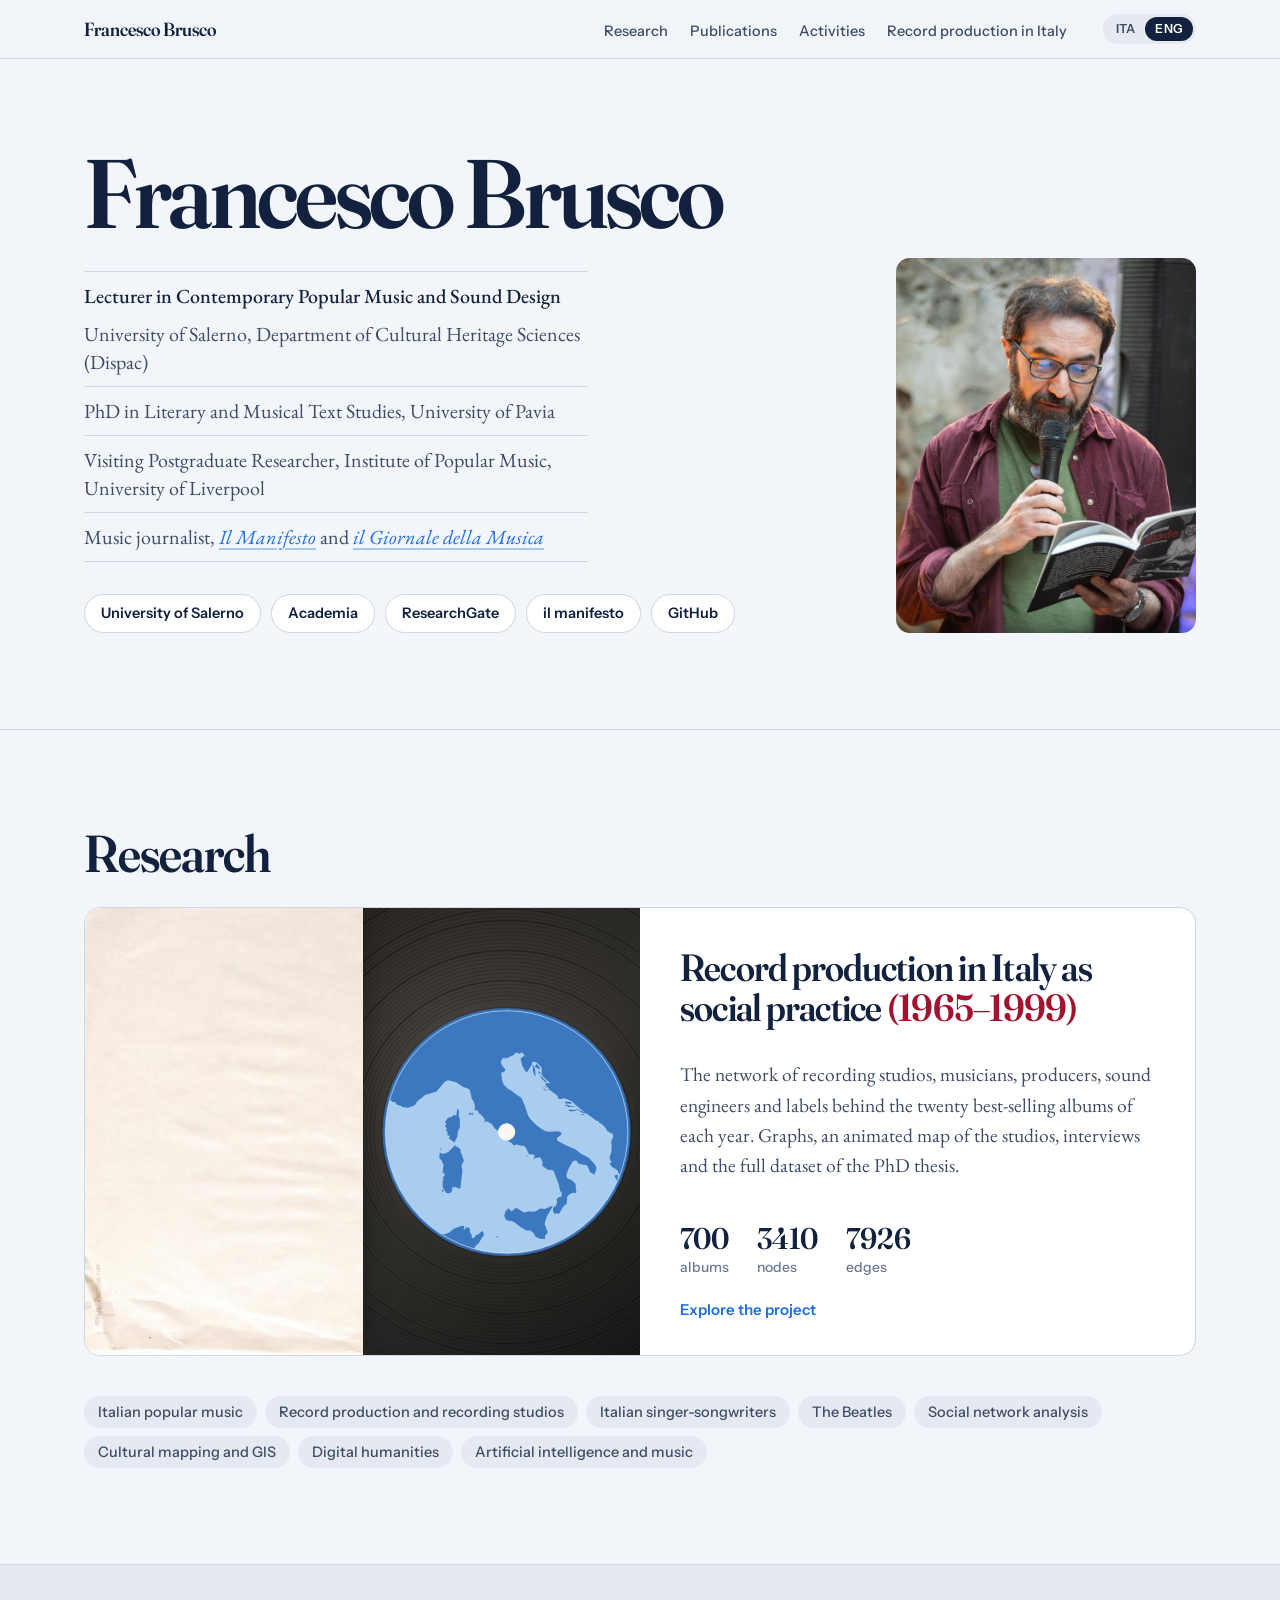
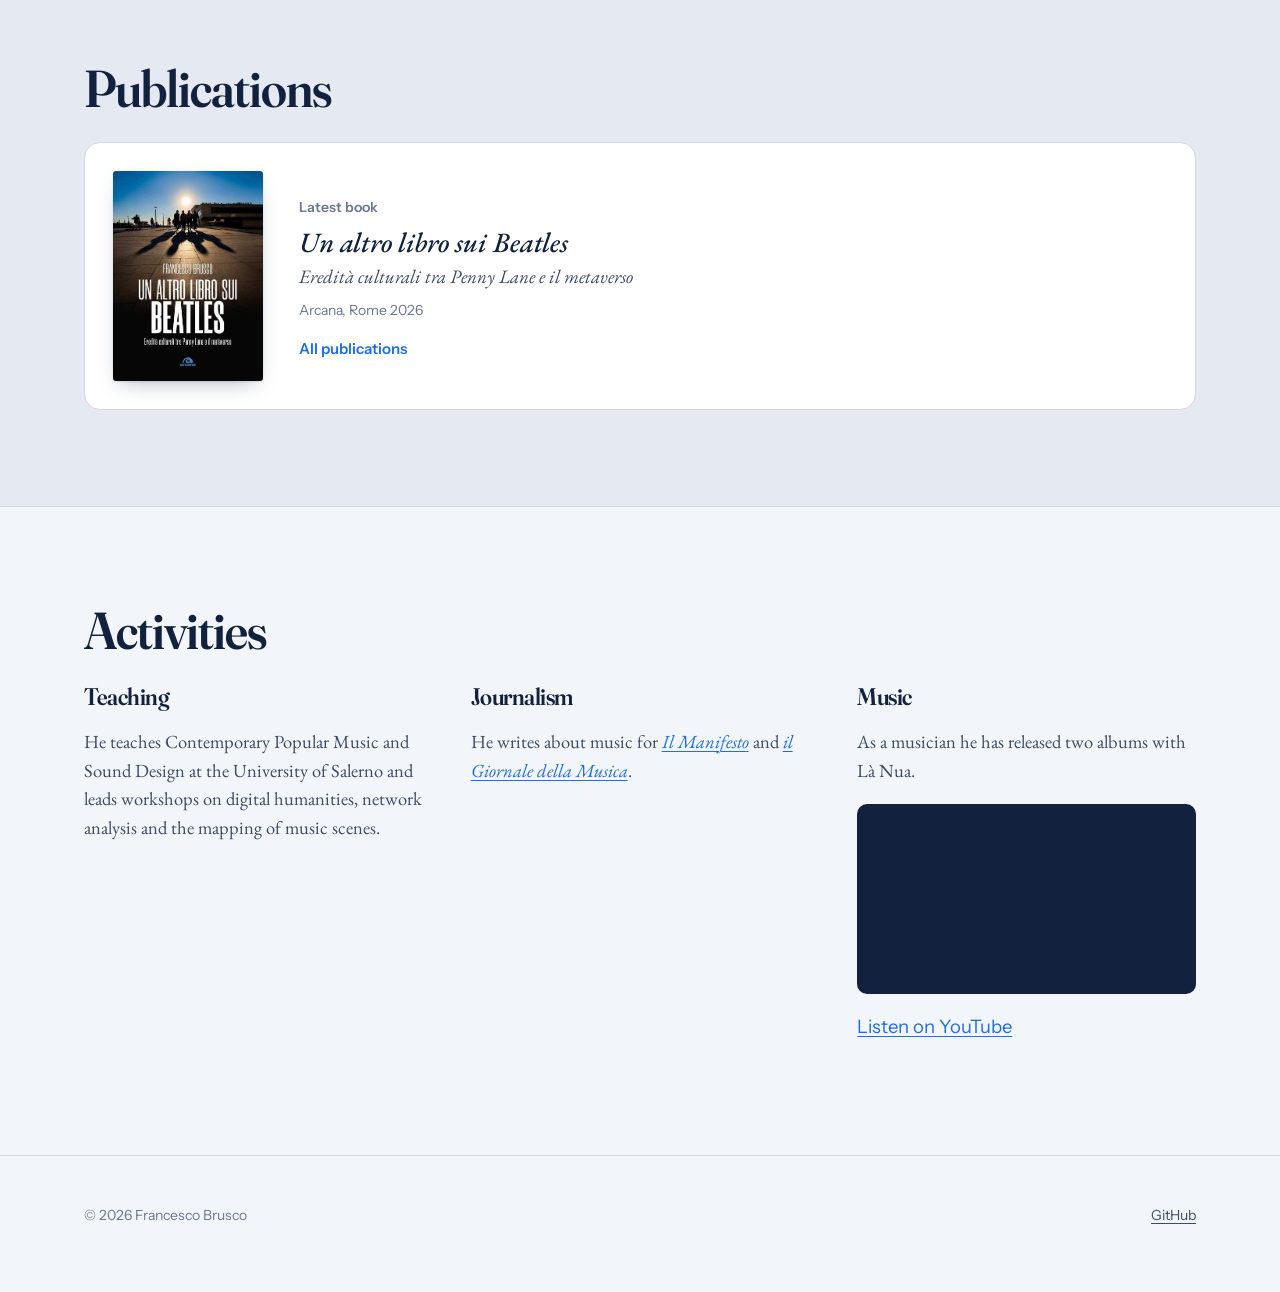
==== commit 2b418de0: "Musica con playlist YouTube, link a il manifesto e al Giornale della Musica Co-Authored-By: Claude O" ====
--- a/en/index.html
+++ b/en/index.html
@@ -4,7 +4,7 @@
 <meta charset="utf-8">
 <meta name="viewport" content="width=device-width, initial-scale=1">
 <title>Francesco Brusco</title>
-<meta name="description" content="Francesco Brusco teaches Contemporary Popular Music and Sound Design at the University of Salerno. Research, books, music journalism and music.">
+<meta name="description" content="Francesco Brusco teaches Contemporary Popular Music and Sound Design at the University of Salerno. Research, publications, music journalism and music.">
 <meta property="og:title" content="Francesco Brusco">
 <meta property="og:image" content="https://francescobrusco.github.io/img/francesco-brusco.jpg">
 <link rel="alternate" hreflang="it" href="https://francescobrusco.github.io/">
@@ -12,7 +12,7 @@
 <link rel="preconnect" href="https://fonts.googleapis.com">
 <link rel="preconnect" href="https://fonts.gstatic.com" crossorigin>
 <link href="https://fonts.googleapis.com/css2?family=Fraunces:ital,opsz,wght,SOFT,WONK@0,9..144,400..900,0..100,0..1;1,9..144,400..900,0..100,0..1&family=EB+Garamond:ital,wght@0,400..700;1,400..700&family=Instrument+Sans:ital,wdth,wght@0,75..100,400..700;1,75..100,400..700&display=swap" rel="stylesheet">
-<link rel="stylesheet" href="/assets/style.css?v=662418a4">
+<link rel="stylesheet" href="/assets/style.css?v=be7fe6f3">
 </head>
 <body>
 <nav class="top"><div class="wrap">
@@ -34,7 +34,7 @@
       <li>University of Salerno, Department of Cultural Heritage Sciences (Dispac)</li>
       <li>PhD in Literary and Musical Text Studies, University of Pavia</li>
       <li>Visiting Postgraduate Researcher, Institute of Popular Music, University of Liverpool</li>
-      <li>Music journalist, <i>Il Manifesto</i> and <i>il Giornale della Musica</i></li>
+      <li>Music journalist, <a href="https://ilmanifesto.it/autori/francesco-brusco" target="_blank" rel="noopener"><i>Il Manifesto</i></a> and <a href="https://www.giornaledellamusica.it/autori/francesco-brusco" target="_blank" rel="noopener"><i>il Giornale della Musica</i></a></li>
     </ul>
     <ul class="profiles">
       <li><a href="https://docenti.unisa.it/023922/home" target="_blank" rel="noopener">University of Salerno</a></li>
@@ -103,11 +103,11 @@
     </div>
     <div>
       <h3>Journalism</h3>
-      <p>He writes about music for <i>Il Manifesto</i> and <i>il Giornale della Musica</i>.</p><ul><li><a href="https://ilmanifesto.it/autori/francesco-brusco" target="_blank" rel="noopener">Articles in il manifesto</a></li></ul>
+      <p>He writes about music for <a href="https://ilmanifesto.it/autori/francesco-brusco" target="_blank" rel="noopener"><i>Il Manifesto</i></a> and <a href="https://www.giornaledellamusica.it/autori/francesco-brusco" target="_blank" rel="noopener"><i>il Giornale della Musica</i></a>.</p>
     </div>
     <div>
       <h3>Music</h3>
-      <p>As a musician he has released two albums with Là Nua.</p>
+      <p>As a musician he has released two albums with Là Nua.</p><div class="video"><iframe src="https://www.youtube-nocookie.com/embed/videoseries?list=PLqCXCm6tE6YL58EQrrPAzSMrbRnN-S2Dd" title="Là Nua on YouTube" loading="lazy" allow="accelerometer; clipboard-write; encrypted-media; gyroscope; picture-in-picture; web-share" referrerpolicy="strict-origin-when-cross-origin" allowfullscreen></iframe></div><p class="note"><a href="https://youtube.com/playlist?list=PLqCXCm6tE6YL58EQrrPAzSMrbRnN-S2Dd" target="_blank" rel="noopener">Listen on YouTube</a></p>
     </div>
   </div>
 </div></section>
--- a/assets/style.css
+++ b/assets/style.css
@@ -126,3 +126,9 @@
 .refs .ref-t a:hover{color:var(--link-d);text-decoration-color:var(--link)}
 .refs .ref-link{display:inline-block;margin-left:6px;font:600 12.5px/1 var(--sans);letter-spacing:.02em;color:var(--link);background:var(--surface);border:1px solid var(--rule);border-radius:999px;padding:5px 9px;text-decoration:none;vertical-align:2px}
 .refs .ref-link:hover{border-color:var(--link);color:var(--link-d)}
+
+/* video */
+.video{position:relative;aspect-ratio:16/9;margin-top:16px;border-radius:10px;overflow:hidden;background:var(--ink)}
+.video iframe{position:absolute;inset:0;width:100%;height:100%;border:0}
+.cv li a{color:var(--link);text-decoration:underline;text-decoration-color:rgba(31,111,224,.35);text-underline-offset:4px}
+.cv li a:hover{color:var(--link-d)}
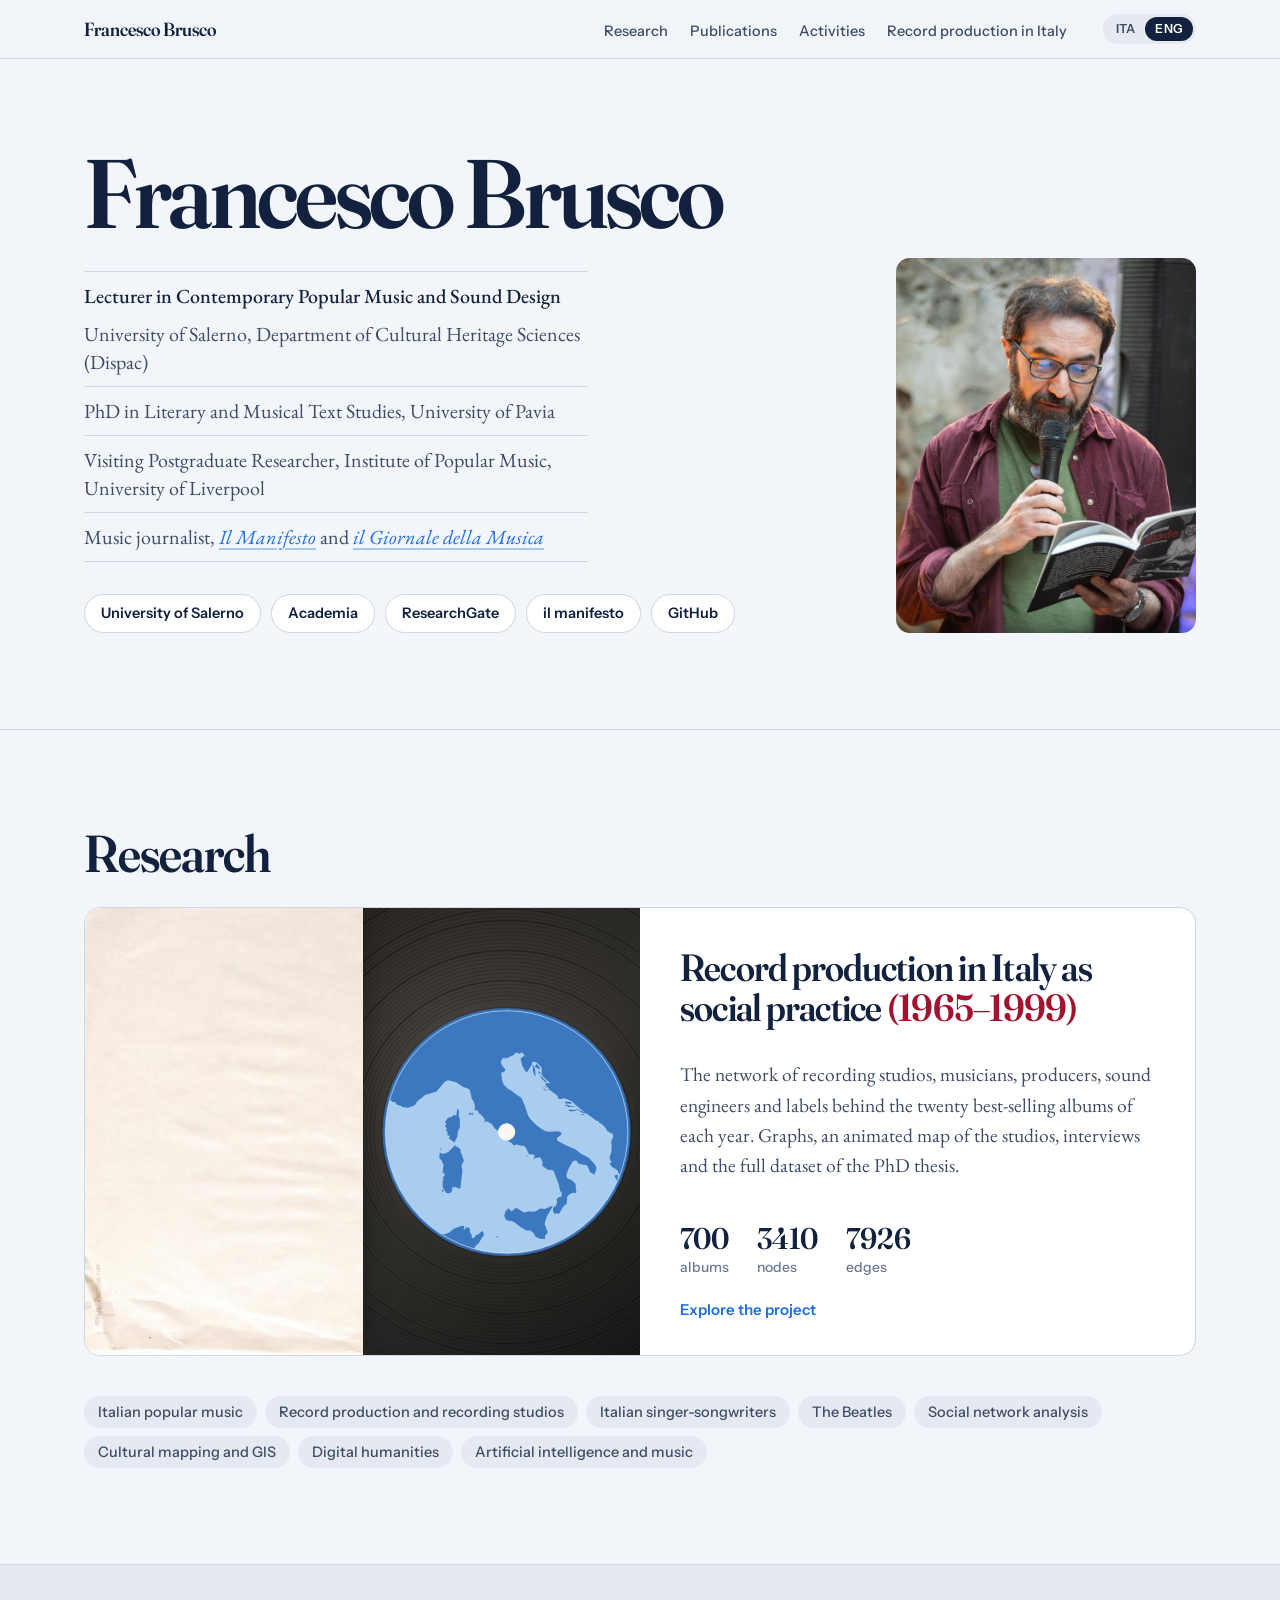
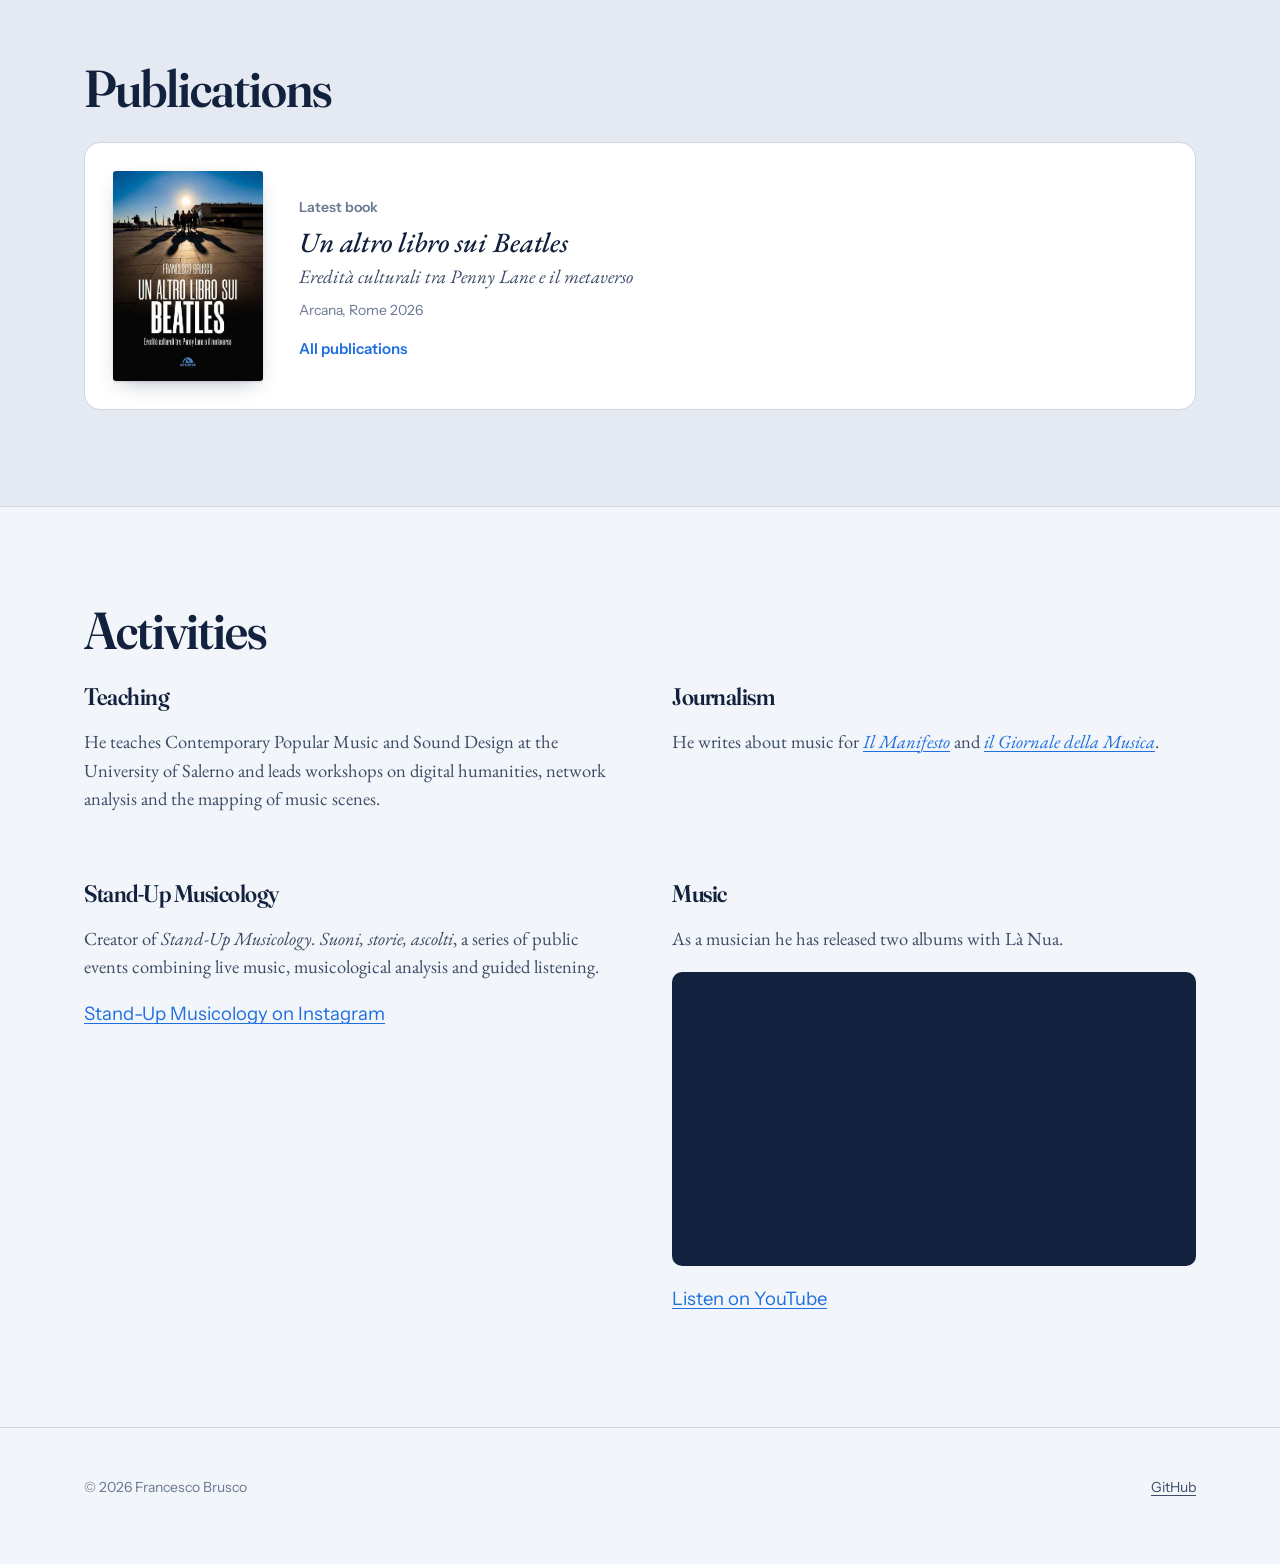
==== commit bc9176f6: "Attività: Stand-Up Musicology con link Instagram, griglia 2x2 Co-Authored-By: Claude Opus 5.5 <norep" ====
--- a/en/index.html
+++ b/en/index.html
@@ -12,7 +12,7 @@
 <link rel="preconnect" href="https://fonts.googleapis.com">
 <link rel="preconnect" href="https://fonts.gstatic.com" crossorigin>
 <link href="https://fonts.googleapis.com/css2?family=Fraunces:ital,opsz,wght,SOFT,WONK@0,9..144,400..900,0..100,0..1;1,9..144,400..900,0..100,0..1&family=EB+Garamond:ital,wght@0,400..700;1,400..700&family=Instrument+Sans:ital,wdth,wght@0,75..100,400..700;1,75..100,400..700&display=swap" rel="stylesheet">
-<link rel="stylesheet" href="/assets/style.css?v=be7fe6f3">
+<link rel="stylesheet" href="/assets/style.css?v=45ca0097">
 </head>
 <body>
 <nav class="top"><div class="wrap">
@@ -106,6 +106,10 @@
       <p>He writes about music for <a href="https://ilmanifesto.it/autori/francesco-brusco" target="_blank" rel="noopener"><i>Il Manifesto</i></a> and <a href="https://www.giornaledellamusica.it/autori/francesco-brusco" target="_blank" rel="noopener"><i>il Giornale della Musica</i></a>.</p>
     </div>
     <div>
+      <h3>Stand-Up Musicology</h3>
+      <p>Creator of <i>Stand-Up Musicology. Suoni, storie, ascolti</i>, a series of public events combining live music, musicological analysis and guided listening.</p><p class="note"><a href="https://www.instagram.com/stand_up_musicology/" target="_blank" rel="noopener">Stand-Up Musicology on Instagram</a></p>
+    </div>
+    <div>
       <h3>Music</h3>
       <p>As a musician he has released two albums with Là Nua.</p><div class="video"><iframe src="https://www.youtube-nocookie.com/embed/videoseries?list=PLqCXCm6tE6YL58EQrrPAzSMrbRnN-S2Dd" title="Là Nua on YouTube" loading="lazy" allow="accelerometer; clipboard-write; encrypted-media; gyroscope; picture-in-picture; web-share" referrerpolicy="strict-origin-when-cross-origin" allowfullscreen></iframe></div><p class="note"><a href="https://youtube.com/playlist?list=PLqCXCm6tE6YL58EQrrPAzSMrbRnN-S2Dd" target="_blank" rel="noopener">Listen on YouTube</a></p>
     </div>
--- a/assets/style.css
+++ b/assets/style.css
@@ -79,7 +79,7 @@
 @media(max-width:860px){.books{grid-template-columns:1fr}}
 @media(max-width:480px){.books li{grid-template-columns:84px 1fr;gap:16px}}
 
-.cols{display:grid;grid-template-columns:repeat(3,1fr);gap:48px}
+.cols{display:grid;grid-template-columns:repeat(2,1fr);gap:48px 64px}
 .cols h3{margin-bottom:12px}
 .cols p{font-size:18.5px;color:var(--ink-2)}
 .cols ul{list-style:none;padding:0;margin:12px 0 0}
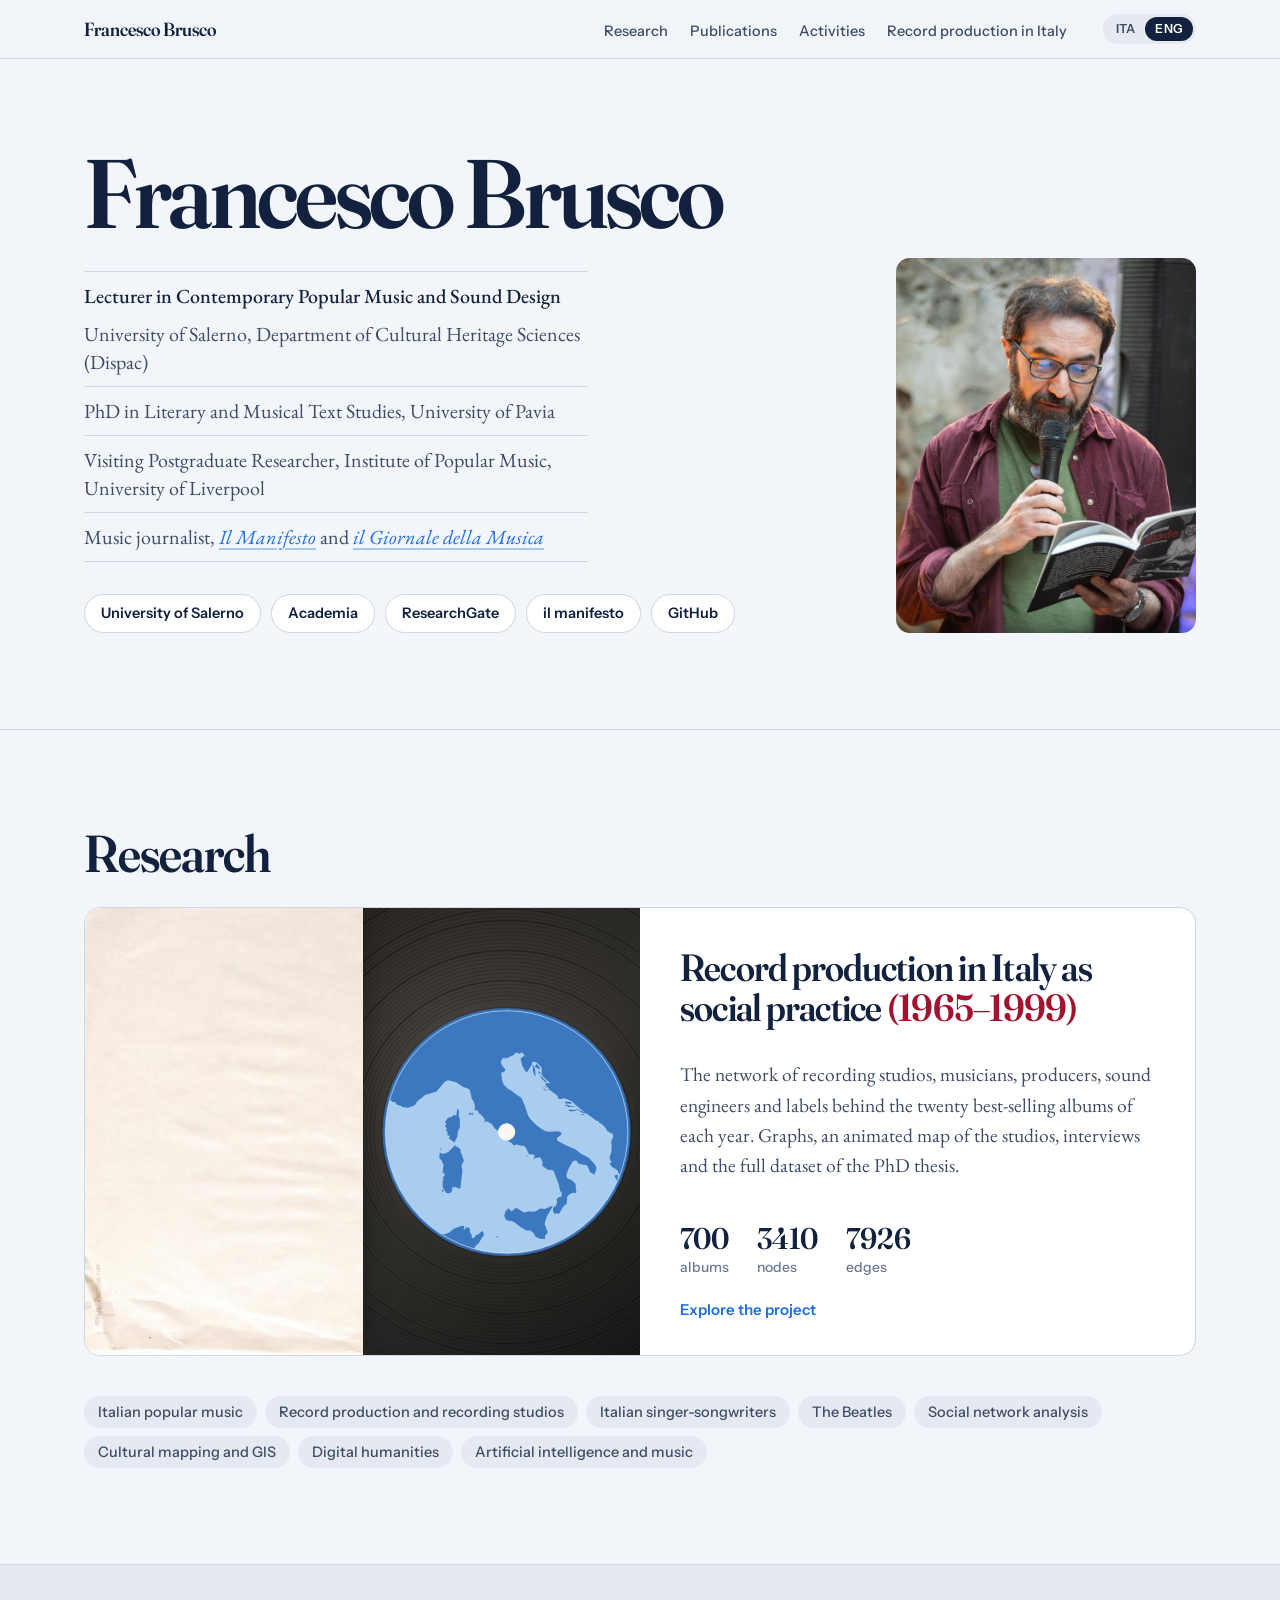
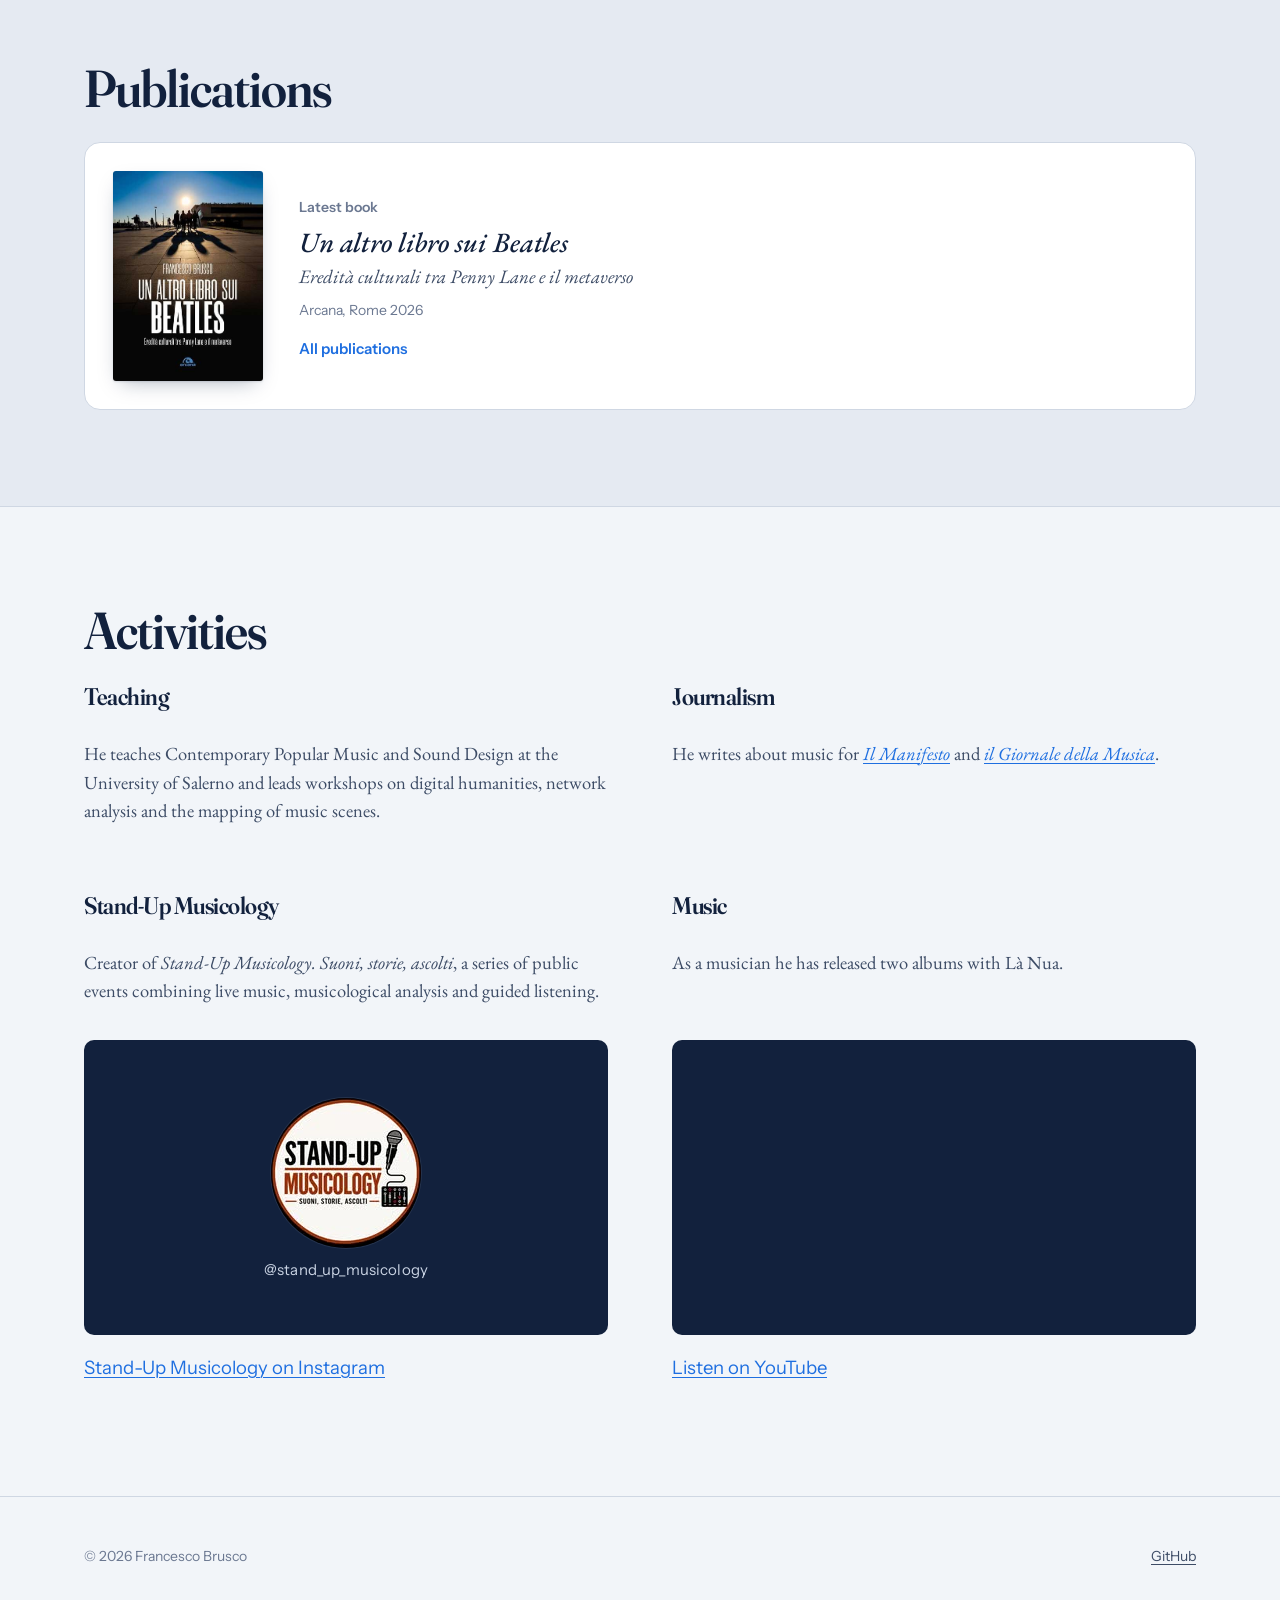
==== commit 6dea0584: "Stand-Up Musicology: riquadro con logo Instagram allineato al video Co-Authored-By: Claude Opus 5.5 " ====
--- a/en/index.html
+++ b/en/index.html
@@ -12,7 +12,7 @@
 <link rel="preconnect" href="https://fonts.googleapis.com">
 <link rel="preconnect" href="https://fonts.gstatic.com" crossorigin>
 <link href="https://fonts.googleapis.com/css2?family=Fraunces:ital,opsz,wght,SOFT,WONK@0,9..144,400..900,0..100,0..1;1,9..144,400..900,0..100,0..1&family=EB+Garamond:ital,wght@0,400..700;1,400..700&family=Instrument+Sans:ital,wdth,wght@0,75..100,400..700;1,75..100,400..700&display=swap" rel="stylesheet">
-<link rel="stylesheet" href="/assets/style.css?v=45ca0097">
+<link rel="stylesheet" href="/assets/style.css?v=b044eb3f">
 </head>
 <body>
 <nav class="top"><div class="wrap">
@@ -107,11 +107,11 @@
     </div>
     <div>
       <h3>Stand-Up Musicology</h3>
-      <p>Creator of <i>Stand-Up Musicology. Suoni, storie, ascolti</i>, a series of public events combining live music, musicological analysis and guided listening.</p><p class="note"><a href="https://www.instagram.com/stand_up_musicology/" target="_blank" rel="noopener">Stand-Up Musicology on Instagram</a></p>
+      <p>Creator of <i>Stand-Up Musicology. Suoni, storie, ascolti</i>, a series of public events combining live music, musicological analysis and guided listening.</p><div class="media"><a class="ig" href="https://www.instagram.com/stand_up_musicology/" target="_blank" rel="noopener"><img src="/img/stand-up-musicology.jpg" alt="Stand-Up Musicology logo" width="150" height="150" loading="lazy"><span>@stand_up_musicology</span></a><p class="note"><a href="https://www.instagram.com/stand_up_musicology/" target="_blank" rel="noopener">Stand-Up Musicology on Instagram</a></p></div>
     </div>
     <div>
       <h3>Music</h3>
-      <p>As a musician he has released two albums with Là Nua.</p><div class="video"><iframe src="https://www.youtube-nocookie.com/embed/videoseries?list=PLqCXCm6tE6YL58EQrrPAzSMrbRnN-S2Dd" title="Là Nua on YouTube" loading="lazy" allow="accelerometer; clipboard-write; encrypted-media; gyroscope; picture-in-picture; web-share" referrerpolicy="strict-origin-when-cross-origin" allowfullscreen></iframe></div><p class="note"><a href="https://youtube.com/playlist?list=PLqCXCm6tE6YL58EQrrPAzSMrbRnN-S2Dd" target="_blank" rel="noopener">Listen on YouTube</a></p>
+      <p>As a musician he has released two albums with Là Nua.</p><div class="media"><div class="video"><iframe src="https://www.youtube-nocookie.com/embed/videoseries?list=PLqCXCm6tE6YL58EQrrPAzSMrbRnN-S2Dd" title="Là Nua on YouTube" loading="lazy" allow="accelerometer; clipboard-write; encrypted-media; gyroscope; picture-in-picture; web-share" referrerpolicy="strict-origin-when-cross-origin" allowfullscreen></iframe></div><p class="note"><a href="https://youtube.com/playlist?list=PLqCXCm6tE6YL58EQrrPAzSMrbRnN-S2Dd" target="_blank" rel="noopener">Listen on YouTube</a></p></div>
     </div>
   </div>
 </div></section>
--- a/assets/style.css
+++ b/assets/style.css
@@ -132,3 +132,13 @@
 .video iframe{position:absolute;inset:0;width:100%;height:100%;border:0}
 .cv li a{color:var(--link);text-decoration:underline;text-decoration-color:rgba(31,111,224,.35);text-underline-offset:4px}
 .cv li a:hover{color:var(--link-d)}
+/* attività: media allineati in basso */
+.cols>div{display:flex;flex-direction:column}
+.cols .media{margin-top:auto;padding-top:16px}
+.cols .media .video{margin-top:0}
+.ig{aspect-ratio:16/9;border-radius:10px;background:var(--ink);display:flex;flex-direction:column;align-items:center;justify-content:center;gap:14px;text-decoration:none;color:#c9d3e3;font:15px/1 var(--sans);letter-spacing:.01em;transition:background .2s}
+.ig img{width:150px;height:150px;border-radius:50%;display:block;box-shadow:0 0 0 1px rgba(255,255,255,.08)}
+.ig:hover{background:var(--navy)}
+.ig:hover span{color:#fff}
+@media(max-width:900px){.cols .media{margin-top:0}}
+@media(max-width:520px){.ig img{width:112px;height:112px}.ig{gap:10px;font-size:14px}}
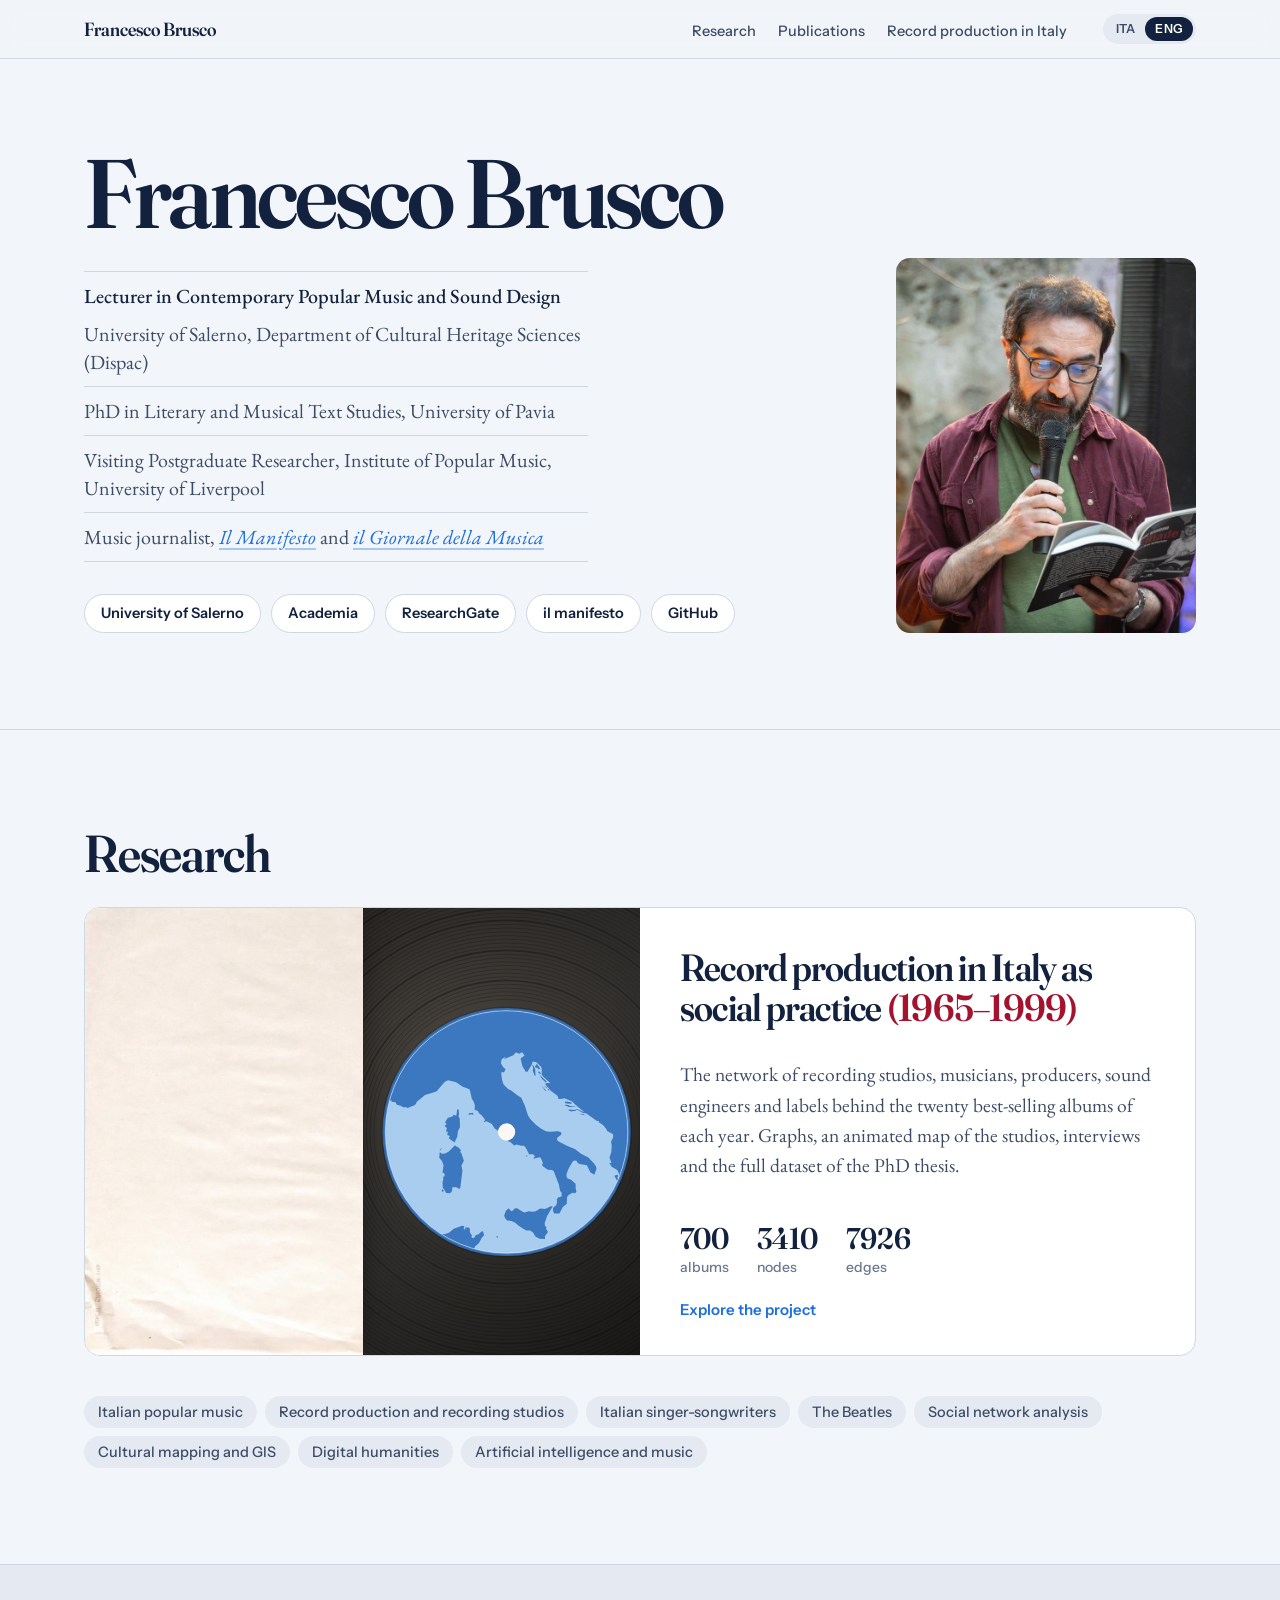
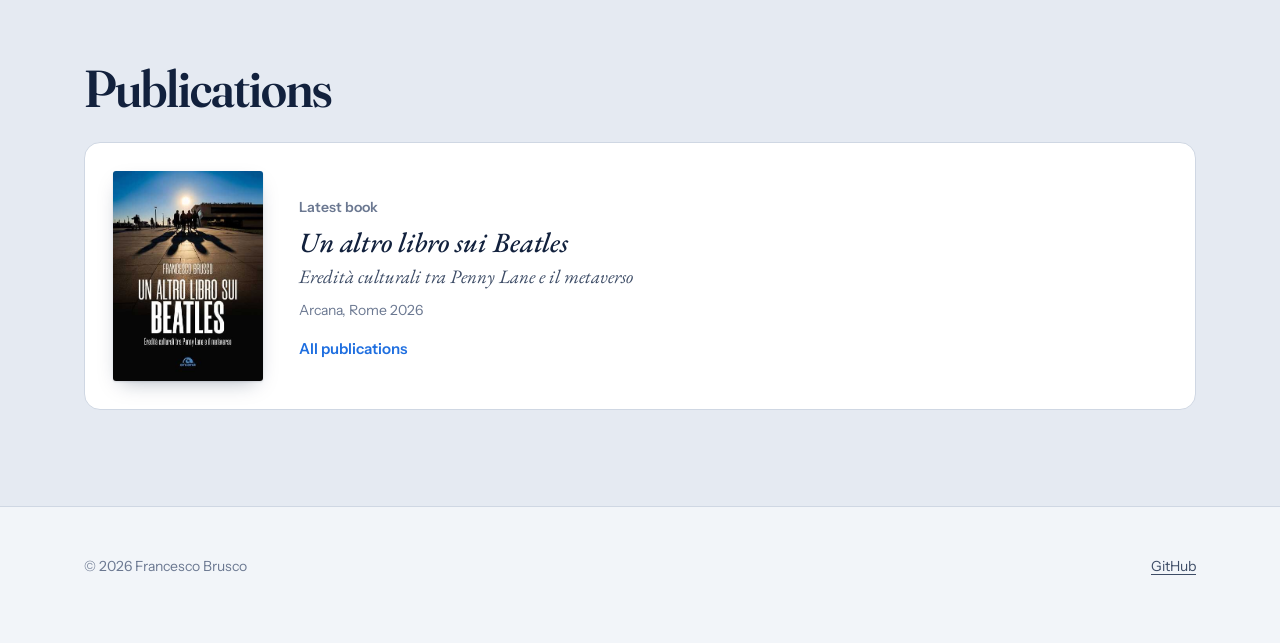
==== commit d3eba7fc: "Nascosta la sezione Attività (ripristinabile con MOSTRA_ATTIVITA) Co-Authored-By: Claude Opus 5.5 <n" ====
--- a/en/index.html
+++ b/en/index.html
@@ -4,7 +4,7 @@
 <meta charset="utf-8">
 <meta name="viewport" content="width=device-width, initial-scale=1">
 <title>Francesco Brusco</title>
-<meta name="description" content="Francesco Brusco teaches Contemporary Popular Music and Sound Design at the University of Salerno. Research, publications, music journalism and music.">
+<meta name="description" content="Francesco Brusco teaches Contemporary Popular Music and Sound Design at the University of Salerno. Research, publications and music journalism.">
 <meta property="og:title" content="Francesco Brusco">
 <meta property="og:image" content="https://francescobrusco.github.io/img/francesco-brusco.jpg">
 <link rel="alternate" hreflang="it" href="https://francescobrusco.github.io/">
@@ -20,7 +20,6 @@
   <ul>
     <li><a href="#ricerca">Research</a></li>
     <li><a href="/en/publications/">Publications</a></li>
-    <li><a href="#attivita">Activities</a></li>
     <li><a href="https://francescobrusco.github.io/produzione_discografica_italiana_1965_1999/en/">Record production in Italy</a></li>
   </ul>
   <div class="lang"><a href="/" hreflang="it" lang="it" title="Italiano">ITA</a><span aria-current="true" title="English">ENG</span></div>
@@ -94,28 +93,6 @@
   </a>
 </div></section>
 
-<section id="attivita"><div class="wrap">
-  <h2>Activities</h2>
-  <div class="cols">
-    <div>
-      <h3>Teaching</h3>
-      <p>He teaches Contemporary Popular Music and Sound Design at the University of Salerno and leads workshops on digital humanities, network analysis and the mapping of music scenes.</p>
-    </div>
-    <div>
-      <h3>Journalism</h3>
-      <p>He writes about music for <a href="https://ilmanifesto.it/autori/francesco-brusco" target="_blank" rel="noopener"><i>Il Manifesto</i></a> and <a href="https://www.giornaledellamusica.it/autori/francesco-brusco" target="_blank" rel="noopener"><i>il Giornale della Musica</i></a>.</p>
-    </div>
-    <div>
-      <h3>Stand-Up Musicology</h3>
-      <p>Creator of <i>Stand-Up Musicology. Suoni, storie, ascolti</i>, a series of public events combining live music, musicological analysis and guided listening.</p><div class="media"><a class="ig" href="https://www.instagram.com/stand_up_musicology/" target="_blank" rel="noopener"><img src="/img/stand-up-musicology.jpg" alt="Stand-Up Musicology logo" width="150" height="150" loading="lazy"><span>@stand_up_musicology</span></a><p class="note"><a href="https://www.instagram.com/stand_up_musicology/" target="_blank" rel="noopener">Stand-Up Musicology on Instagram</a></p></div>
-    </div>
-    <div>
-      <h3>Music</h3>
-      <p>As a musician he has released two albums with Là Nua.</p><div class="media"><div class="video"><iframe src="https://www.youtube-nocookie.com/embed/videoseries?list=PLqCXCm6tE6YL58EQrrPAzSMrbRnN-S2Dd" title="Là Nua on YouTube" loading="lazy" allow="accelerometer; clipboard-write; encrypted-media; gyroscope; picture-in-picture; web-share" referrerpolicy="strict-origin-when-cross-origin" allowfullscreen></iframe></div><p class="note"><a href="https://youtube.com/playlist?list=PLqCXCm6tE6YL58EQrrPAzSMrbRnN-S2Dd" target="_blank" rel="noopener">Listen on YouTube</a></p></div>
-    </div>
-  </div>
-</div></section>
-
 <footer><div class="wrap">
   <span>© 2026 Francesco Brusco</span>
   <span><a href="https://github.com/francescobrusco">GitHub</a></span>
